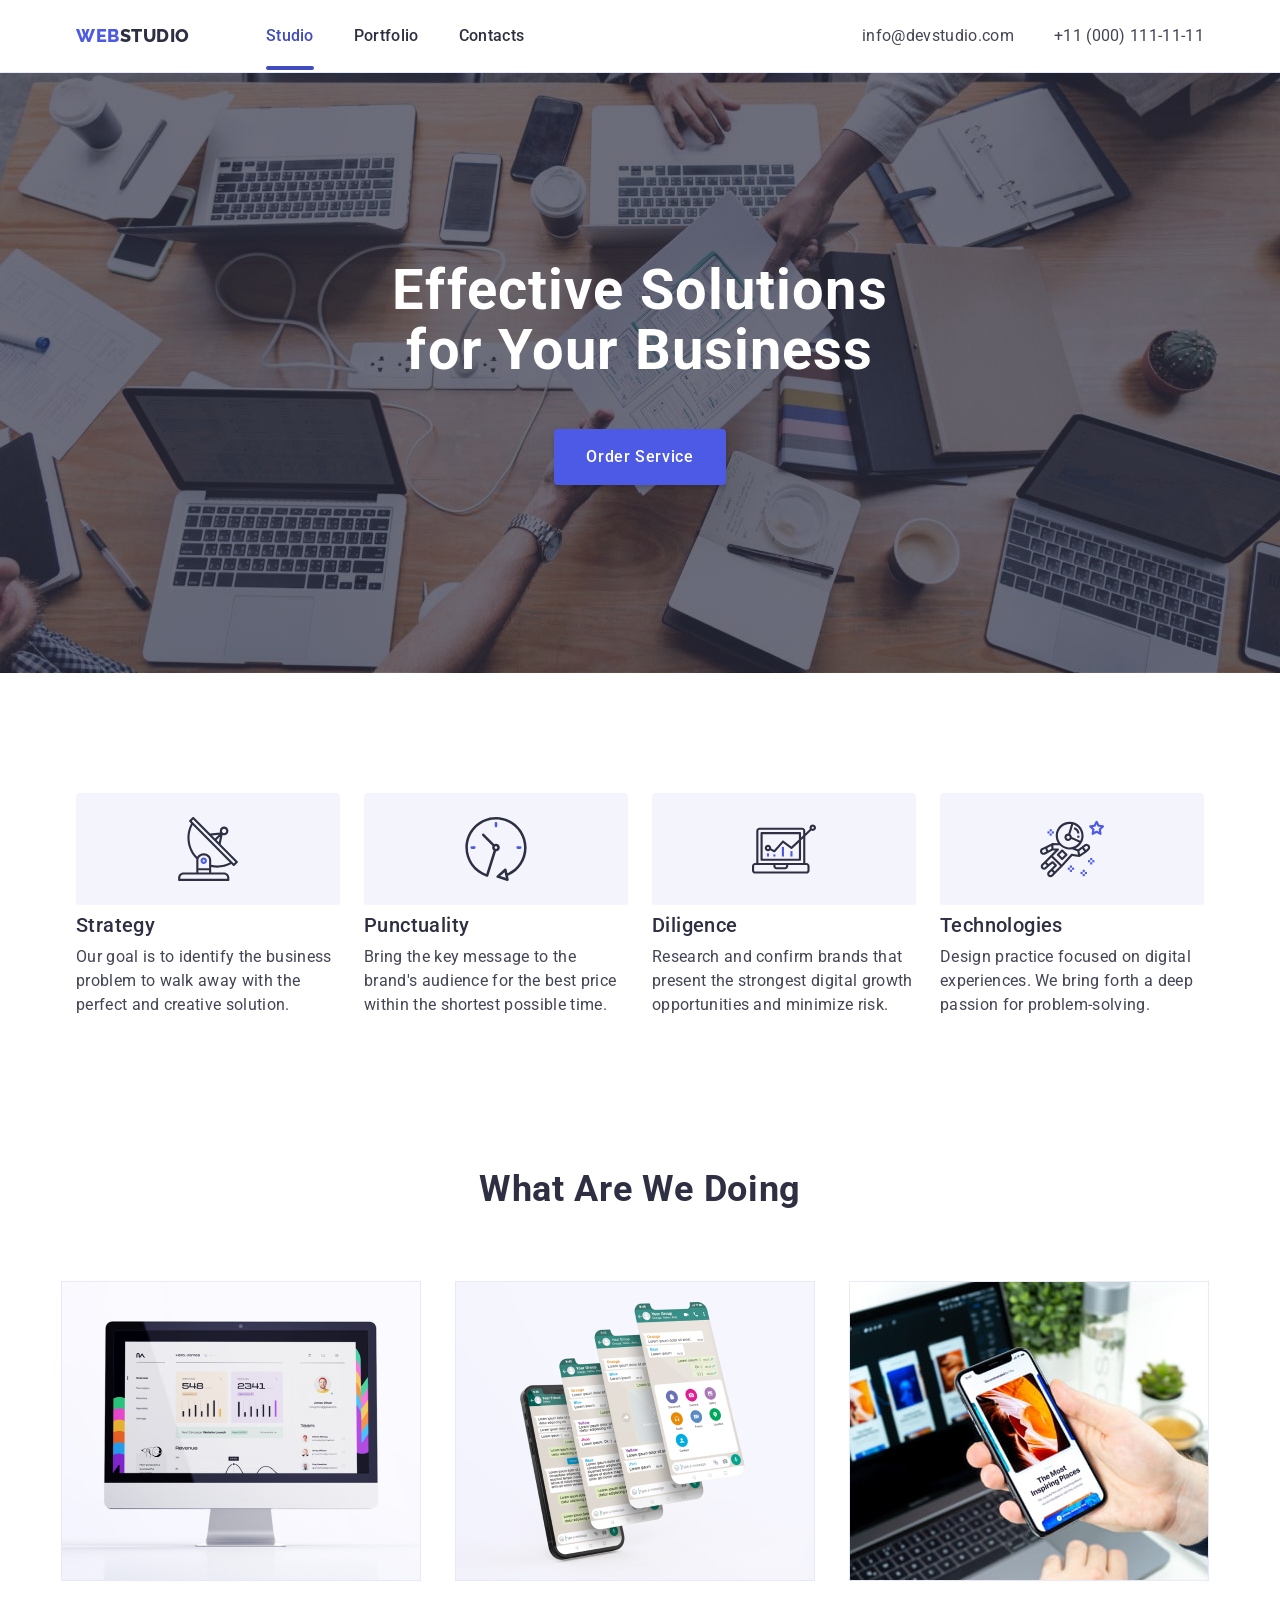
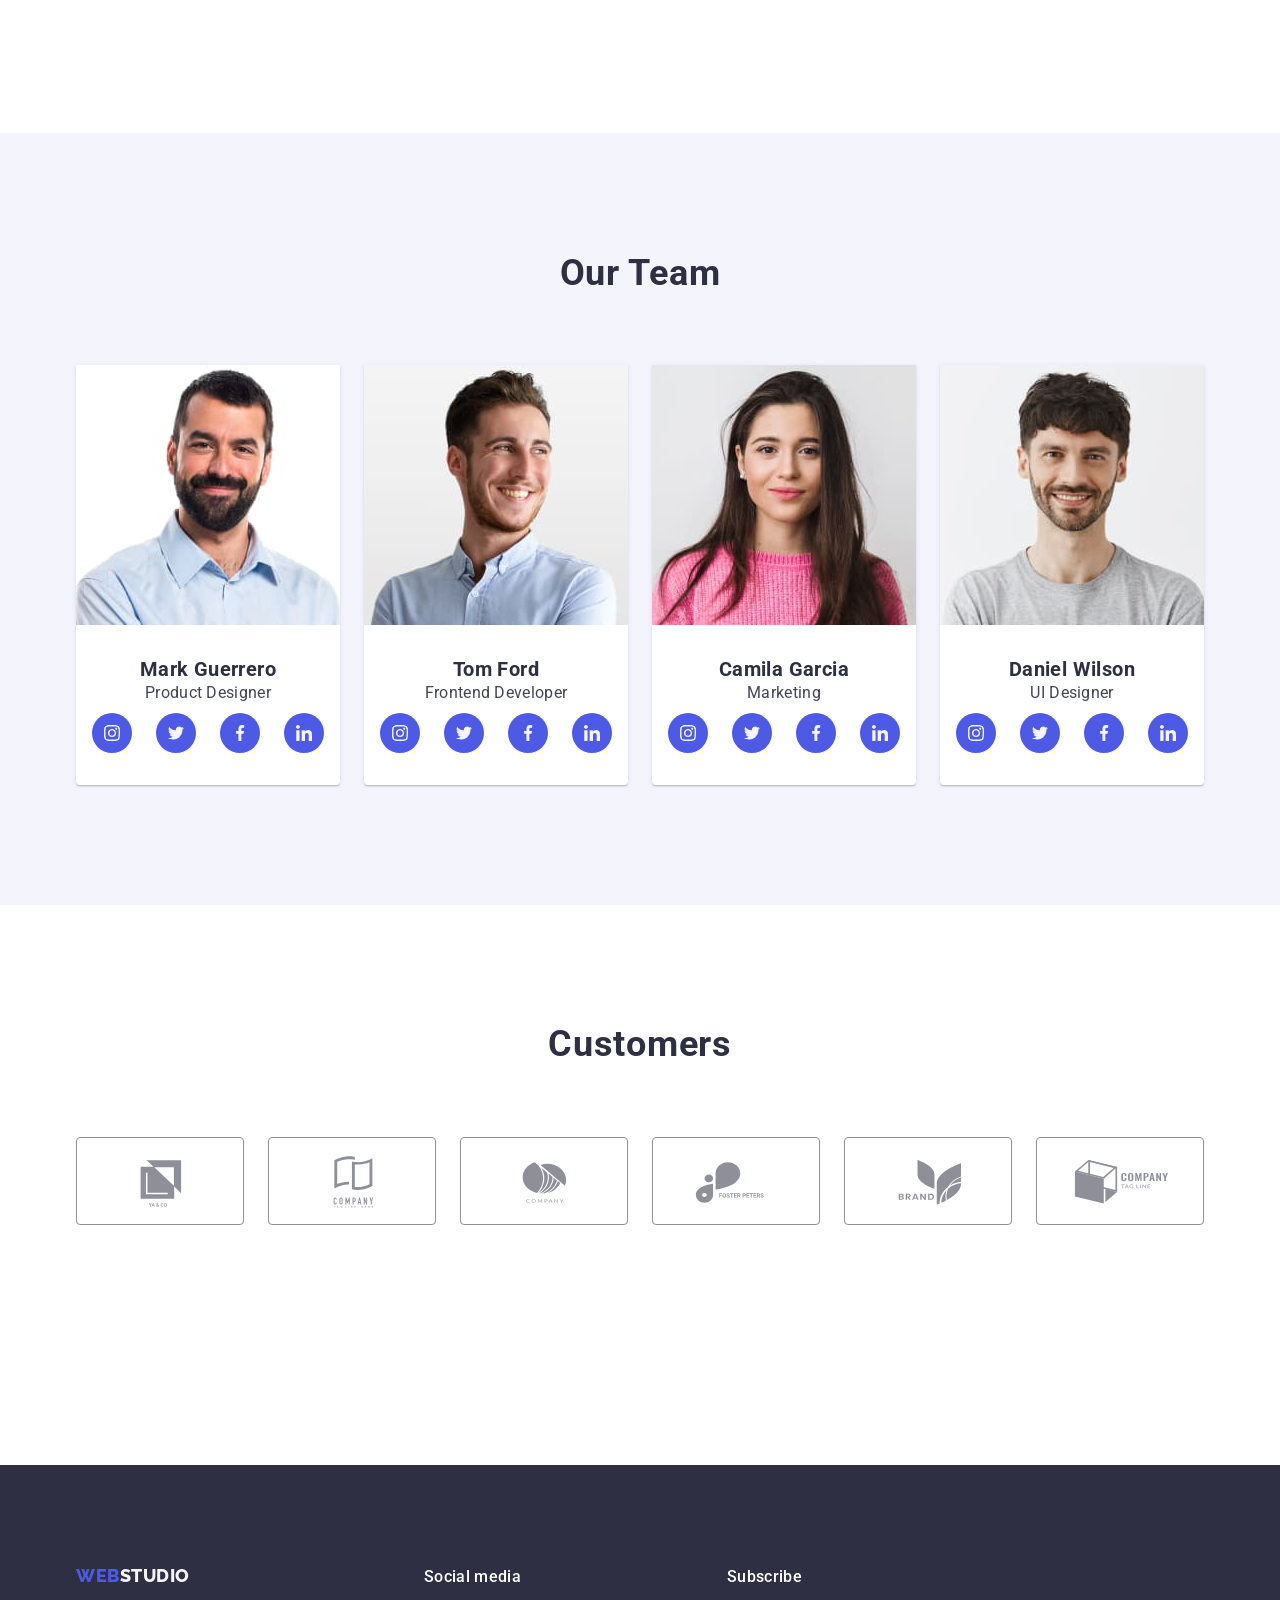
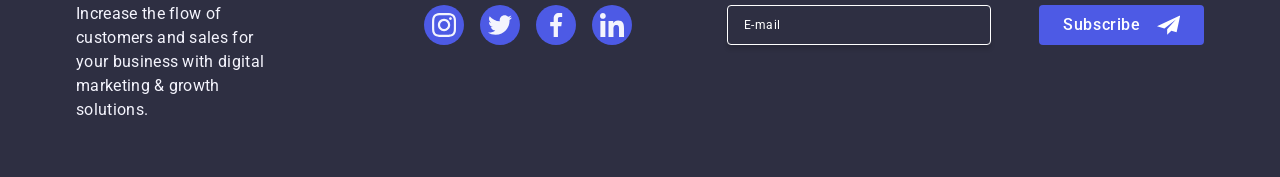
==== index.html @ 689b9c09 "...." ====
<!DOCTYPE html>
<html lang="en">
  <head>
    <meta charset="UTF-8" />
    <meta name="viewport" content="width=device-width, initial-scale=1.0" />
    <meta name="description" content="Web Studio" />
    <link
      rel="stylesheet"
      href="https://cdnjs.cloudflare.com/ajax/libs/modern-normalize/2.0.0/modern-normalize.min.css"
      integrity="sha512-4xo8blKMVCiXpTaLzQSLSw3KFOVPWhm/TRtuPVc4WG6kUgjH6J03IBuG7JZPkcWMxJ5huwaBpOpnwYElP/m6wg=="
      crossorigin="anonymous"
      referrerpolicy="no-referrer"
    />
    <link href="./css/styles.css" rel="stylesheet" type="text/css" />
    <link rel="preconnect" href="https://fonts.googleapis.com" />
    <link rel="preconnect" href="https://fonts.gstatic.com" crossorigin />
    <link
      href="https://fonts.googleapis.com/css2?family=Raleway:wght@800&family=Roboto:wght@400;500;700;900&display=swap"
      rel="stylesheet"
    />
    <title>Web Studio</title>
  </head>

  <body>
    <header class="main-header">
      <div class="container">
        <nav class="site-nav">
          <a class="logo link" href="./index.html"
            >WEB<span class="text-logo-studio">Studio</span></a
          >

          <!-- Navigation -->

          <ul class="menu list">
            <li class="navigation-menu-item"><a class="studio-link link active" href="./index.html">Studio</a></li>
            <li class="navigation-menu-item">
              <a class="portfolio-link link" href="./portfolio.html">Portfolio</a>
            </li>
            <li class="navigation-menu-item"><a class="contacts-link link" href="">Contacts</a></li>
          </ul>
        </nav>

        <!-- Contacts -->

        <address class="contacts">
          <ul class="list">
            <li class="contacts">
              <a class="email link" href="mailto:info@devstudio.com"
                >info@devstudio.com</a
              >
            </li>
            <li class="contacts">
              <a class="email link" href="tel:+110001111111">+11 (000) 111-11-11</a>
            </li>
          </ul>
        </address>
      </div>
    </header>

    <main>
      <!-- HERO SECTION  -->

      <section class="hero-section">
        <div class="hero container">
          <h1 class="hero-title">Effective Solutions for Your Business</h1>
          <button class="hero-section-button" type="button" data-modal-open>
            Order Service
          </button>
        </div>
      </section>

      <!-- FEATURE SECTION -->

      <section class="feature-section">
        <div class="feature container">
          <h2 class="visually-hidden">any text</h2>
          <ul class="list">
            <li class="feature-list-item">
              <div class="feature-list-item-container">
                <svg width="64" height="64">
                  <use href="./images/icons.svg#icon-antenna"></use>
                </svg>
              </div>
              <h3 class="third-header">Strategy</h3>
              <p class="about-our-work">
                Our goal is to identify the business problem to walk away with
                the perfect and creative solution.
              </p>
            </li>
            <li class="feature-list-item">
              <div class="feature-list-item-container">
                <svg width="64" height="64">
                  <use href="./images/icons.svg#icon-clock"></use>
                </svg>
              </div>
              <h3 class="third-header">Punctuality</h3>
              <p class="about-our-work">
                Bring the key message to the brand's audience for the best price
                within the shortest possible time.
              </p>
            </li>
            <li class="feature-list-item">
              <div class="feature-list-item-container">
                <svg width="64" height="64">
                  <use href="./images/icons.svg#icon-diagram"></use>
                </svg>
              </div>
              <h3 class="third-header">Diligence</h3>
              <p class="about-our-work">
                Research and confirm brands that present the strongest digital
                growth opportunities and minimize risk.
              </p>
            </li>
            <li class="feature-list-item">
              <div class="feature-list-item-container">
                <svg width="64" height="64">
                  <use href="./images/icons.svg#icon-astronaut"></use>
                </svg>
              </div>
              <h3 class="third-header">Technologies</h3>
              <p class="about-our-work">
                Design practice focused on digital experiences. We bring forth a
                deep passion for problem-solving.
              </p>
            </li>
          </ul>
        </div>
      </section>

      <!-- SECOND SECTION  -->

      <section class="second-section">
        <div class="second-section-div container">
          <h2 class="second-header">What are we doing</h2>
          <ul class="list">
            <li class="second-section-list-item">
              <img
                src="./images/stuff/computer.jpg"
                width="360"
                height="300"
                alt="Computer"
              />
            </li>
            <li class="second-section-list-item">
              <img
                src="./images/stuff/phone-layers.jpg"
                width="360"
                height="300"
                alt="Phone and layers"
              />
            </li>
            <li class="second-section-list-item">
              <img
                src="./images/stuff/phone.jpg"
                width="360"
                height="300"
                alt="Phone"
              />
            </li>
          </ul>
        </div>
      </section>

      <!-- SECTION THREE  -->

      <section class="third-section">
        <div class="third-section-div container">
          <h2 class="third-section-header">Our Team</h2>
          <ul class="list">
            <li class="underlist">
              <img
                src="./images/team/Mark.jpg"
                width="264"
                height="260"
                alt="Mark Guerrero"
              />
              <div class="card-content">
                <h3 class="card-content-name">Mark Guerrero</h3>
                <p class="discription">Product Designer</p>
                <ul class="social-list">
                  <li class="social-list-item list">
                    <a class="social-list-link" href="">
                    <svg class="social-list-icon" width="16" height="16">
                      <use href="./images/icons.svg#icon-instagram"></use>
                    </svg></a>
                  </li>
                  <li class="social-list-item list">
                    <a class="social-list-link" href="">
                    <svg class="social-list-icon" width="16" height="16">
                    <use href="./images/icons.svg#icon-twitter"></use>
                  </svg></a></li>
                  <li class="social-list-item list">
                    <a class="social-list-link" href="">
                    <svg class="social-list-icon" width="16" height="16">
                    <use href="./images/icons.svg#icon-facebook"></use>
                  </svg></a></li>
                  <li class="social-list-item list">
                    <a class="social-list-link" href="">
                    <svg class="social-list-icon" width="16" height="16">
                    <use href="./images/icons.svg#icon-linkedin"></use>
                  </svg></a></li>
                </ul>
              </div>
            </li>
            <li class="underlist">
              <img
                src="./images/team/Tom.jpg"
                width="264"
                height="260"
                alt="Tom Ford"
              />
              <div class="card-content">
                <h3 class="card-content-name">Tom Ford</h3>
                <p class="discription">Frontend Developer</p>
                <ul class="social-list">
                  <li class="social-list-item list">
                    <a class="social-list-link" href="">
                    <svg class="social-list-icon" width="16" height="16">
                      <use href="./images/icons.svg#icon-instagram"></use>
                    </svg></a>
                  </li>
                  <li class="social-list-item list">
                    <a class="social-list-link" href="">
                    <svg class="social-list-icon" width="16" height="16">
                    <use href="./images/icons.svg#icon-twitter"></use>
                  </svg></a></li>
                  <li class="social-list-item list">
                    <a class="social-list-link" href="">
                    <svg class="social-list-icon" width="16" height="16">
                    <use href="./images/icons.svg#icon-facebook"></use>
                  </svg></a></li>
                  <li class="social-list-item list">
                    <a class="social-list-link" href="">
                    <svg class="social-list-icon" width="16" height="16">
                    <use href="./images/icons.svg#icon-linkedin"></use>
                  </svg></a></li>
                </ul>
              </div>
            </li>
            <li class="underlist">
              <img
                src="./images/team/Camila.jpg"
                width="264"
                height="260"
                alt="Camila Garcia"
              />
              <div class="card-content">
                <h3 class="card-content-name">Camila Garcia</h3>
                <p class="discription">Marketing</p>
                <ul class="social-list">
                  <li class="social-list-item list">
                    <a class="social-list-link" href="">
                    <svg class="social-list-icon" width="16" height="16">
                      <use href="./images/icons.svg#icon-instagram"></use>
                    </svg></a>
                  </li>
                  <li class="social-list-item list">
                    <a class="social-list-link" href="">
                    <svg class="social-list-icon" width="16" height="16">
                    <use href="./images/icons.svg#icon-twitter"></use>
                  </svg></a></li>
                  <li class="social-list-item list">
                    <a class="social-list-link" href="">
                    <svg class="social-list-icon" width="16" height="16">
                    <use href="./images/icons.svg#icon-facebook"></use>
                  </svg></a></li>
                  <li class="social-list-item list">
                    <a class="social-list-link" href="">
                    <svg class="social-list-icon" width="16" height="16">
                    <use href="./images/icons.svg#icon-linkedin"></use>
                  </svg></a></li>
                </ul>
              </div>
            </li>
            <li class="underlist">
              <img
                src="./images/team/Daniel.jpg"
                width="264"
                height="260"
                alt="Daniel Wilson"
              />
              <div class="card-content">
                <h3 class="card-content-name">Daniel Wilson</h3>
                <p class="discription">UI Designer</p>
                <ul class="social-list">
                  <li class="social-list-item list">
                    <a class="social-list-link" href="">
                    <svg class="social-list-icon" width="16" height="16">
                      <use href="./images/icons.svg#icon-instagram"></use>
                    </svg></a>
                  </li>
                  <li class="social-list-item list">
                    <a class="social-list-link" href="">
                    <svg class="social-list-icon" width="16" height="16">
                    <use href="./images/icons.svg#icon-twitter"></use>
                  </svg></a></li>
                  <li class="social-list-item list">
                    <a class="social-list-link" href="">
                    <svg class="social-list-icon" width="16" height="16">
                    <use href="./images/icons.svg#icon-facebook"></use>
                  </svg></a></li>
                  <li class="social-list-item list">
                    <a class="social-list-link" href="">
                    <svg class="social-list-icon" width="16" height="16">
                    <use href="./images/icons.svg#icon-linkedin"></use>
                  </svg></a></li>
                </ul>
              </div>
            </li>
          </ul>
        </div>
      </section>


        <!-- CUSTOMER SECTION -->
      <section class="four-section">
        <div class="four-section-container container">
          <h2 class="four-section-header">Customers</h2>
          <ul class="customers-list list">
            <li class="customers-item">
              <a class="customers-item-link link" href="">
              <svg class="customer" height="56" width="104">
                <use href="./images/icons.svg#icon-Logo"></use>
              </svg>
            </a>
            </li>
            <li class="customers-item">
              <a class="customers-item-link link" href="">
              <svg class="customer" height="56" width="104">
                <use href="./images/icons.svg#icon-Logo2"></use>
              </svg>
            </a>
            </li>
            <li class="customers-item">
             <a class="customers-item-link link" href="">
              <svg class="customer" height="56" width="104">
                <use href="./images/icons.svg#icon-Logo3"></use>
              </svg>
              </a>
            </li>
            <li class="customers-item">
             <a class="customers-item-link link" href="">
              <svg class="customer" height="56" width="104">
                <use href="./images/icons.svg#icon-Logo4"></use>
              </svg>
              </a>
            </li>
            <li class="customers-item">
             <a class="customers-item-link link" href="">
              <svg class="customer" height="56" width="104">
                <use href="./images/icons.svg#icon-Logo5"></use>
              </svg>
              </a>
            </li>
            <li class="customers-item">
             <a class="customers-item-link link" href="">
              <svg class="customer" height="56" width="104">
                <use href="./images/icons.svg#icon-Logo6"></use>
              </svg>
              </a>
            </li>
          </ul>
        </div>
      </section>
    </main>

    <!-- FOOTER  -->

    <footer class="footer">
      <div class="footer-container container">
        <div class="footer-logo-container">
            <a class="link" href="./index.html"
            >WEB<span class="text-logo-studio-footer">Studio</span></a
          >
          <p class="footer-text">
            Increase the flow of customers and sales for your business with
            digital marketing & growth solutions.
          </p>
        </div>
            <div class="footer-social-container container">
              <p class="footer-social-links-text">Social media</p>
              <ul class="social-list-footer">
                <li class="social-list-item list">
                  <a class="social-list-link" href="">
                  <svg class="social-list-icon" width="24" height="24">
                    <use href="./images/icons.svg#icon-instagram"></use>
                  </svg></a>
                </li>
                <li class="social-list-item list">
                  <a class="social-list-link" href="">
                  <svg class="social-list-icon" width="24" height="24">
                  <use href="./images/icons.svg#icon-twitter"></use>
                </svg></a></li>
                <li class="social-list-item list">
                  <a class="social-list-link" href="">
                  <svg class="social-list-icon" width="24" height="24">
                  <use href="./images/icons.svg#icon-facebook"></use>
                </svg></a></li>
                <li class="social-list-item list">
                  <a class="social-list-link" href="">
                  <svg class="social-list-icon" width="24" height="24">
                  <use href="./images/icons.svg#icon-linkedin"></use>
                </svg></a></li>
              </ul>
            </div>
            <div class="footer-subscription">
              <p class="footer-subscription-text">Subscribe</p>
                <form class="footer-subscription-form" action="#">
                  <label class="footer-form-label">
                  <input class="footer-form-input" type="email" name="footer-form-input" placeholder="E-mail">
                </label>
                  <button class="subscribe-button" type="submit">
                    Subscribe
                    <svg class="subscribe-button-img" width="24" height="24">
                      <use href="./images/icons.svg#icon-telegram"></use>
                    </svg>
                  </button>
                </form>
            </div>
      </div>
    </footer>

      <!-- MODAL WINDOW -->

    <div class="modal-button-container is-hidden" data-modal>
      <div class="modal-window">
        <button class="modal-window-close-button" type="button" data-modal-close>
          <svg class="modal-window-close-button-image" width="8" height="8">
            <use href="./images/icons.svg#icon-close"></use>
          </svg>
        </button>

        <p class="modal-header">Leave your contacts and we will call you back</p>

        <form class="modal-form" action="#">
          <div class="modal-form-section">
            <label class="modal-form-label" for="user-name">Name</label>
            <div class="form-div-section">
              <input class="modal-form-input" type="text" name="user-name" id="user-name" placeholder=" ">
              <svg class="modal-input-image" width="18" height="24">
                <use class="modal-input-icon" href="./images/icons.svg#icon-person"></use>
              </svg>
            </div>
          </div>
          <div class="modal-form-section">
              <label class="modal-form-label" for="modal-form-phone">Phone</label>
              <div class="form-div-section">
                <input class="modal-form-input" type="number" name="modal-form-phone" id="modal-form-phone" placeholder=" ">
                <svg class="modal-input-image" width="18" height="24">
                  <use class="modal-input-icon" href="./images/icons.svg#icon-phone"></use>
                </svg>
              </div>
          </div>
            <div class="modal-form-section">
              <label class="modal-form-label" for="modal-form-mail">Email</label>
              <div class="form-div-section">
                <input class="modal-form-input" type="email" name="modal-form-mail" id="modal-form-mail" placeholder=" ">
                <svg class="modal-input-image" width="18" height="24">
                  <use class="modal-input-icon" href="./images/icons.svg#icon-email"></use>
                </svg>
              </div>
            </div>

          <div class="modal-form-comment-section">
              <label class="modal-form-label" for="user-comment">Comment</label>
                <textarea 
                class="modal-form-comment" 
                name="user-comment" 
                id="user-comment" 
                rows="5" 
                placeholder="Text input"></textarea>
          </div>


            <div class="privacy-section">
              <input class="checkbox visually-hidden" type="checkbox" name="user-privacy" id="user-privacy" value="true">
              <label class="privacy-policy-text" for="user-privacy">
              <span class="checkbox-span">
                <svg class="user-privacy-accept-icon" width="10" height="8">
                  <use href="./images/icons.svg#galka"></use>
                </svg></span>
                I accept the terms and conditions of the
                <a href="#" class="privacy-policy-link" target="_blank" rel="noopener noreferrer">Privacy Policy</a>
            </label>
            </div>

            <button class="send-form-button" type="submit">Send</button>
        
        </form>
      </div>
    </div>
    <script src="./js/modal.js"></script>
  </body>
</html>
---- css/styles.css ----
:root {
  --header-text-color: #2e2f42;
  --iris: #4d5ae5;
  --navyblue: #2e2f42;
  --button-color: #e7e9fc;
}

/* ------------ */
/* BASE STYLES  */
/* ------------ */

h1,
h2,
h3,
h4,
h5,
h6,
p {
  margin: 0;
}

ul,
ol {
  margin: 0;
  padding-left: 0;
}

img {
  display: block;
}

body {
  font-family: 'Roboto', sans-serif;
  color: #434455;
  background-color: #ffffff;
  min-height: 100vh;
  display: flex;
  flex-direction: column;
}

main {
  flex-grow: 1;
}

.list {
  list-style: none;
}

.link {
  text-decoration: none;
}

.container {
  max-width: 1158px;
  padding: 0 15px;
  margin-left: 141px;
  margin-right: 141px;
  margin: 0 auto;
}

.main-header-div {
  padding: 0 15px;
}

.visually-hidden {
  position: absolute;
  width: 1px;
  height: 1px;
  margin: -1px;
  border: 0;
  padding: 0;
  white-space: nowrap;
  clip-path: inset(100%);
  clip: rect(0 0 0 0);
  overflow: hidden;
}

header {
  border-bottom: 1px solid #e7e9fc;
}

/* ------------------- */
/* NAVIGATION SECTION  */
/* ------------------- */

.main-header {
  padding: 0 15px;
  box-shadow: 0px 2px 1px rgba(46, 47, 66, 0.08),
    0px 1px 1px rgba(46, 47, 66, 0.16), 0px 1px 6px rgba(46, 47, 66, 0.08);
}

.logo {
  margin-right: 76px;
}

.site-nav > .link {
  font-family: 'Raleway', sans-serif;
  color: var(--iris, #4d5ae5);
  font-weight: 800;
  font-size: 18px;
  line-height: 1.17;
  letter-spacing: 0.03em;
  text-transform: uppercase;
  text-decoration: none;
}

.navigation-menu-item {
  transition: color 250ms cubic-bezier(0.4, 0, 0.2, 1);
}

.site-nav > .list {
  display: inline-flex;
  gap: 40px;
}

.text-logo-studio {
  text-transform: uppercase;
  font-family: 'Raleway', sans-serif;
  color: var(--navyblue, #2e2f42);
  font-weight: 800;
  font-size: 18px;
  line-height: 1.17;
  letter-spacing: 0.03em;
  text-decoration: none;
}

.menu .link {
  font-weight: 500;
  line-height: 1.5;
  letter-spacing: 0.02em;
  color: #2e2f42;
}

.contacts .list {
  font-style: normal;
  display: flex;
  gap: 40px;
}

.contacts {
  padding: 24px 0;
}

header .container {
  display: flex;
  height: 72px;
  justify-content: space-between;
  align-items: center;
  flex-shrink: 0;
}

.site-nav {
  text-decoration: none;
  display: inline-flex;
  align-items: center;
}

.site-nav a {
  padding: 24px 0;
}

.site-nav .list .link:hover,
.link:focus {
  color: #404bbf;
  font-style: normal;
  font-weight: 500;
  line-height: 24px;
  letter-spacing: 0.32px;
}

.site-nav .list .link:focus {
  color: #404bbf;
}

.contacts .list .link:hover {
  color: #404bbf;
}

.contacts .list .link:focus {
  color: #404bbf;
}

.contacts .list .link {
  color: #434455;
}

.contacts .list {
  line-height: 1.5;
  letter-spacing: 0.02em;
  color: #434455;
}

.menu .active {
  color: #404bbf;
  position: relative;
}

.active::after {
  content: '';
  position: absolute;
  left: 0;
  bottom: -1px;
  background-color: #404bbf;
  border-radius: 2px;
  width: 48px;
  height: 4px;
}

.menu-portfolio.active::after {
  content: '';
  position: absolute;
  left: 0;
  bottom: -1px;
  background-color: #404bbf;
  border-radius: 2px;
  width: 66px;
  height: 4px;
}

.contacts .list .contacts .link {
  transition: color 250ms cubic-bezier(0.4, 0, 0.2, 1);
}

.studio-link.link.active {
  transition: color 250ms cubic-bezier(0.4, 0, 0.2, 1);
}

.contacts.list.email {
  transition: color 250ms cubic-bezier(0.4, 0, 0.2, 1);
}

/* ------------------- */
/*    HERO SECTION     */
/* ------------------- */

.hero-title {
  color: #fff;
  text-align: center;
  font-size: 56px;
  font-style: normal;
  font-weight: 700;
  line-height: 1.07;
  letter-spacing: 1.12px;
  max-width: 496px;
  margin: 0 auto 48px;
}

.hero-section {
  background-image: linear-gradient(
      rgba(46, 47, 66, 0.7),
      rgba(46, 47, 66, 0.7)
    ),
    url(../images/hero-image/hero-bg.jpg);
  max-width: 1440px;
  flex-shrink: 0;
  padding: 188px 0;
  margin-left: auto;
  margin-right: auto;
  background-repeat: no-repeat;
  background-position: center;
  background-size: cover;
}

.hero-section-button {
  display: block;
  background: var(--iris, #4d5ae5);
  cursor: pointer;
  color: #ffffff;
  font-family: 'Roboto', sans-serif;
  font-size: 16px;
  font-style: normal;
  font-weight: 500;
  line-height: 1.5;
  letter-spacing: 0.04em;
  border-radius: 4px;
  box-shadow: 0px 4px 4px 0px rgba(0, 0, 0, 0.15);
  border: none;
  min-width: 169px;
  padding: 16px 32px;
  height: 56px;
  margin: 0 auto;
  transition: background-color 250ms cubic-bezier(0.4, 0, 0.2, 1);
}

.hero-section-button:hover,
.hero-section-button:focus {
  background-color: #404bbf;
}

/**
  |============================
  | FEATURE SECTION
  |============================
*/

.feature-section {
  padding: 120px 0;
}

.feature-list-item {
  flex-basis: calc((100% - 3 * 24px) / 4);
}

.feature-section .container .list {
  display: flex;
  gap: 24px;
}

.feature-list-item-container {
  display: flex;
  align-items: center;
  justify-content: center;
  max-width: 264px;
  max-height: 112px;
  padding: 24px 100px;
  margin-bottom: 8px;
  border-radius: 4px;
  background-color: #f4f4fd;
}

.second-header {
  color: #2e2f42;
  text-align: center;
  font-size: 36px;
  font-style: normal;
  font-weight: 700;
  line-height: 1.2;
  letter-spacing: 0.72px;
  text-transform: capitalize;
}

.feature-section .third-header {
  color: var(--header-text-color);
  font-size: 20px;
  font-style: normal;
  font-weight: 500;
  line-height: 24px;
  letter-spacing: 0.4px;
  margin-bottom: 8px;
}

.about-our-work {
  color: #434455;
  font-size: 16px;
  font-style: normal;
  font-weight: 400;
  line-height: 24px;
  letter-spacing: 0.32px;
}

/**
  |============================
  | SECOND SECTION
  |============================
*/

.second-section-div {
  padding: 32px 0;
}

.second-section .list {
  display: flex;
  gap: 24px;
  margin-bottom: 120px;
}

.second-header {
  color: var(--header-text-color);
  text-align: center;
  font-size: 36px;
  font-style: normal;
  line-height: 40px;
  letter-spacing: 0.72px;
  text-transform: capitalize;
  margin-bottom: 72px;
}

.second-section-list-item {
  border-radius: 0px 0px 4px 4px;
  width: calc((100% - 48px) / 3);
}

.discription {
  font-size: 16px;
  font-style: normal;
  font-weight: 400;
  line-height: 1.5;
  letter-spacing: 0.02em;
  text-align: center;
}

/**
  |============================
  | THIRD SECTION
  |============================
*/

.third-section {
  background-color: #f4f4fd;
  padding: 120px 0;
}

.third-section-header {
  color: var(--header-text-color);
  line-height: 1.11;
  text-align: center;
  font-size: 36px;
  font-style: normal;
  line-height: 40px;
  letter-spacing: 0.72px;
  text-transform: capitalize;
  margin-bottom: 72px;
}

.third-section .list {
  display: flex;
  gap: 24px;
}

.third-header-content {
  text-align: center;
  font-size: 20px;
  font-style: normal;
  font-weight: 500;
  line-height: 24px;
  letter-spacing: 0.4px;
  margin-bottom: 8px;
}

.card-content-name {
  color: var(--navyblue, #2e2f42);
  text-align: center;
  font-size: 20px;
  font-style: normal;
  line-height: 24px;
  letter-spacing: 0.4px;
}

.underlist {
  background-color: #ffffff;
  flex-basis: calc((100% - 72px) / 4);
  border-radius: 0px 0px 4px 4px;
  box-shadow: 0px 2px 1px 0px rgba(46, 47, 66, 0.08),
    0px 1px 1px 0px rgba(46, 47, 66, 0.16),
    0px 1px 6px 0px rgba(46, 47, 66, 0.08);
}

.card-content {
  display: flex;
  width: 232px;
  flex-direction: column;
  justify-content: center;
  align-items: center;
  padding: 32px 0;
  margin: auto;
}

.social-list {
  display: flex;
  gap: 24px;
  padding-top: 8px;
  justify-content: center;
}

.social-list-icon {
  fill: #f4f4fd;
}

.social-list-item {
  justify-content: center;
  width: 40px;
  height: 40px;
}

.social-list-link {
  display: flex;
  align-items: center;
  justify-content: center;
  width: 100%;
  height: 100%;
  background-color: #4d5ae5;
  border-radius: 50%;
  transition: background-color 250ms cubic-bezier(0.4, 0, 0.2, 1);
}

.social-list-link:hover {
  background-color: #404bbf;
}
.social-list-link:focus {
  background-color: #404bbf;
}
/**
  |============================
  | FOUR SECTION
  |============================
*/

.four-section {
  padding-top: 120px;
  padding-bottom: 120px;
}
.four-section-container {
}
.container {
}

.four-section-header {
  color: var(--header-text-color);
  line-height: 1.11;
  text-align: center;
  font-size: 36px;
  font-style: normal;
  letter-spacing: 0.72px;
  text-transform: capitalize;
  margin-bottom: 72px;
}

.customers-list {
  display: flex;
  gap: 24px;
  padding-bottom: 120px;
}

.customers-item-link {
  display: flex;
  color: #8e8f99;
  align-items: center;
  justify-content: center;
  width: 100%;
  height: 100%;
  border: 1px solid #8e8f99;
  border-radius: 4px;
  transition: border-color 250ms cubic-bezier(0.4, 0, 0.2, 1),
    color 250ms cubic-bezier(0.4, 0, 0.2, 1);
  padding: 16px 32px;
}

.customers-item-link:hover,
.customers-item-link:focus {
  border-color: #404bbf;
  color: #404bbf;
}

.customers-item {
  max-width: 168px;
  max-height: 88px;
  flex-shrink: 0;
}
.customer {
  fill: currentColor;
}

/**
  |============================
  | PORTFOLIO PAGE
  |============================
*/

.portfolio-content {
  display: flex;
  flex-wrap: wrap;
  gap: 24px;
}

.portfolio-header .site-nav {
  align-items: center;
}

.portfolio-section {
  padding-top: 96px;
  padding-bottom: 120px;
}

.portfolio-email {
  transition: color 250ms cubic-bezier(0.4, 0, 0.2, 1);
}

.menu-portfolio.link.active {
  transition: color 250ms cubic-bezier(0.4, 0, 0.2, 1);
}

.portfolio-section .list {
  display: flex;
  row-gap: 48px;
  align-content: center;
  flex-wrap: wrap;
  width: auto;
}

.portfolio-sorting-button {
  display: flex;
  cursor: pointer;
  font-family: 'Roboto', sans-serif;
  font-weight: 500;
  font-size: 16px;
  line-height: 1.5;
  letter-spacing: 0.04em;
  color: #4d5ae5;
  background-color: #f4f4fd;
  padding: 12px 24px;
  border: 1px solid #e7e9fc;
  border-radius: 4px;
  transition: color 250ms cubic-bezier(0.4, 0, 0.2, 1),
    background-color 250ms cubic-bezier(0.4, 0, 0.2, 1),
    border-color 250ms cubic-bezier(0.4, 0, 0.2, 1),
    box-shadow 250ms cubic-bezier(0.4, 0, 0.2, 1);
}

.frame-wrapper {
  position: relative;
  overflow: hidden;
}

.frame-wrapper-text {
  position: absolute;
  top: 0;
  font-size: 16px;
  line-height: 1.5;
  letter-spacing: 0.02em;
  color: #f4f4fd;
  padding: 40px 32px;
  background-color: #4d5ae5;
  height: 100%;
  width: 100%;
  transform: translateY(100%);
  transition: transform 250ms cubic-bezier(0.4, 0, 0.2, 1);
}

.portfolio-content-link:hover,
.portfolio-content-link:focus {
  box-shadow: 0px 1px 6px rgba(46, 47, 66, 0.08),
    0px 1px 1px rgba(46, 47, 66, 0.16), 0px 2px 1px rgba(46, 47, 66, 0.08);
}

.portfolio-content-link:hover .frame-wrapper-text {
  transform: translateY(0%);
}

.portfolio-content-link:focus .frame-wrapper-text {
  transform: translateY(0%);
}

.frame {
  row-gap: 48px;
  width: calc((100% - 48px) / 3);
  transition: box-shadow 250ms cubic-bezier(0.4, 0, 0.2, 1);
}

.portfolio-content-link {
  display: block;
  transition: box-shadow 250ms cubic-bezier(0.4, 0, 0.2, 1);
}

.button-item {
  margin: 0;
}

.button-item:not(:last-child) {
  margin-right: 24px;
}

.button {
  display: flex;
  flex-wrap: wrap;
  margin-bottom: 72px;
  justify-content: center;
}

.frame {
  row-gap: 48px;
  width: calc((100% - 48px) / 3);
  transition: box-shadow 250ms cubic-bezier(0.4, 0, 0.2, 1);
}

.frame .descr {
  padding: 32px 16px;
  border: 1px solid #e7e9fc;
  border-top: none;
  margin: 0;
}

.portfolio-sorting-button:hover,
.portfolio-sorting-button:focus {
  color: #ffffff;
  background-color: #404bbf;
  border: 1px solid transparent;
  box-shadow: 0px 3px 1px rgba(0, 0, 0, 0.1), 0px 2px 1px rgba(0, 0, 0, 0.08),
    0px 2px 2px rgba(0, 0, 0, 0.12);
}

.portfolio-about-our-work {
  font-size: 16px;
  line-height: 1.5;
  letter-spacing: 0.02em;
  color: #434455;
}

.second-header-portfolio {
  font-weight: 500;
  font-size: 20px;
  line-height: 1.2;
  letter-spacing: 0.02em;
  color: #2e2f42;
  margin-bottom: 8px;
}

/* ------------------- */
/*    FOOTER SECTION   */
/* ------------------- */

footer {
  background-color: #2e2f42;
  flex-shrink: 0;
  width: 100%;
  height: 312px;
  padding: 100px 0;
}

.footer-list {
  display: flex;
  flex-wrap: wrap;
  gap: 120px;
  padding: 0;
  margin: 0;
}

.web-studio-footer {
  width: 264px;
  height: 112px;
  margin-top: 100px;
}

.footer .link {
  font-family: 'Raleway', sans-serif;
  font-weight: 800;
  font-size: 18px;
  line-height: 1.17;
  letter-spacing: 0.03em;
  text-transform: uppercase;
  color: #4d5ae5;
  display: inline-block;
  margin-bottom: 16px;
}

.text-logo-studio-footer {
  color: var(--cloud, #f4f4fd);
  font-family: Raleway;
  font-size: 18px;
  font-style: normal;
  font-weight: 800;
  line-height: 1.17; /* 116.667% */
  letter-spacing: 0.03em;
  text-transform: uppercase;
}

.social-list-footer {
  display: flex;
  gap: 16px;
}

.footer-social-links-text {
  color: #ffffff;
  font-style: normal;
  font-weight: 500;
  font-size: 16px;
  line-height: 1.5;
  letter-spacing: 0.02em;
  margin-bottom: 16px;
}

.footer .social-list-link:hover,
.footer .social-list-link:focus {
  background-color: #31d0aa;
}

.footer-text {
  color: #f4f4fd;
  font-size: 16px;
  font-style: normal;
  font-weight: 400;
  line-height: 24px;
  letter-spacing: 0.32px;
  max-width: 264px;
}

.footer-container {
  display: flex;
  align-items: baseline;
}

.footer-logo-container {
  margin-right: 120px;
}

.footer-social-container {
  margin-right: 80px;
}

.footer-subscription {
}
.footer-subscription-text {
  color: #fff;
  font-weight: 500;
  line-height: 24px; /* 150% */
  letter-spacing: 0.32px;
  margin-bottom: 16px;
}
.footer-subscription-form {
  display: flex;
  gap: 24px;
}

.footer-form-label {
  display: flex;
  justify-content: center;
  align-items: center;
}

.footer-form-input {
  background-color: transparent;
  width: 264px;
  height: 40px;
  border-radius: 4px;
  border: 1px solid var(--white, #fff);
  box-shadow: 0px 4px 4px 0px rgba(0, 0, 0, 0.15);
  padding-left: 16px;
  color: #ffffff;
  font-family: Roboto;
  font-size: 12px;
  font-style: normal;
  font-weight: 400;
  line-height: 1.5; /* 200% */
  letter-spacing: 0.04em;
  outline: transparent;
}

.footer-form-input::placeholder {
  color: #ffffff;
  font-family: Roboto;
  font-size: 12px;
  font-style: normal;
  font-weight: 400;
  line-height: 24px; /* 200% */
  letter-spacing: 0.48px;
  padding-top: 8px;
}

.subscribe-button {
  color: #fff;
  text-align: center;
  font-style: normal;
  font-weight: 500;
  line-height: 24px; /* 150% */
  letter-spacing: 0.64px;
  border-radius: 4px;
  background: var(--iris, #4d5ae5);
  display: inline-flex;
  justify-content: center;
  align-items: center;
  padding: 8px 24px;
  margin-left: 24px;
  width: 165px;
  height: 40px;
  border: none;
  cursor: pointer;
  min-width: 165px;
}

.subscribe-button-img {
  fill: #fff;
  margin-left: 16px;
}

/**
  |============================
  | MODAL WINDOW MAIN PAGE
  |============================
*/

.modal-button-container {
  position: fixed;
  top: 0;
  left: 0;
  width: 100%;
  height: 100%;
  background-color: rgba(46, 47, 66, 0.4);
  transition: opacity 250ms cubic-bezier(0.4, 0, 0.2, 1),
    visibility 250ms cubic-bezier(0.4, 0, 0.2, 1);
}

.is-hidden {
  opacity: 0;
  visibility: hidden;
  pointer-events: none;
}

.modal-window {
  position: absolute;
  top: 50%;
  left: 50%;
  transform: translate(-50%, -50%) scale(1);
  width: 408px;
  min-height: 584px;
  background-color: #fcfcfc;
  border-radius: 4px;
  box-shadow: 0px 2px 1px 0px rgba(0, 0, 0, 0.2),
    0px 1px 3px 0px rgba(0, 0, 0, 0.12), 0px 1px 1px 0px rgba(0, 0, 0, 0.14);
  transition: transform 250ms cubic-bezier(0.4, 0, 0.2, 1);
  padding: 72px 24px 24px 24px;
}

.modal-window-close-button {
  display: flex;
  align-items: center;
  justify-content: center;
  background-color: #e7e9fc;
  border: 1px solid rgba(0, 0, 0, 0.1);
  position: absolute;
  top: 24px;
  right: 24px;
  width: 24px;
  height: 24px;
  padding: 0;
  border-radius: 50%;
  cursor: pointer;
  transition: background-color 250ms cubic-bezier(0.4, 0, 0.2, 1),
    border 250ms cubic-bezier(0.4, 0, 0.2, 1);
}

.modal-window-close-button:hover,
.modal-window-close-button:focus {
  background-color: #404bbf;
  border: none;
}

.modal-window-close-button-image {
  transition: fill 250ms cubic-bezier(0.4, 0, 0.2, 1);
}

.modal-window-close-button:hover .modal-window-close-button-image,
.modal-window-close-button:focus .modal-window-close-button-image {
  fill: #fff;
}

.modal-header {
  color: #2e2f42;
  text-align: center;
  font-family: Roboto;
  font-size: 16px;
  font-style: normal;
  font-weight: 500;
  line-height: 24px; /* 150% */
  letter-spacing: 0.02em;
  margin-bottom: 16px;
}

.modal-form-section {
  margin-bottom: 8px;
}

.modal-form-comment-section {
  margin-bottom: 16px;
}

.form-div-section {
  position: relative;
  margin-bottom: 8px;
}

.modal-form-label {
  display: block;
  color: #8e8f99;
  font-size: 12px;
  line-height: 1.17;
  letter-spacing: 0.04em;
  margin-bottom: 4px;
}

.modal-form-input {
  display: block;
  border-radius: 4px;
  border: 1px solid var(--navyblue-modal, rgba(46, 47, 66, 0.4));
  width: 100%;
  height: 40px;
  outline: none;
  padding-left: 38px;
  background-color: transparent;
  outline: transparent;
  transition: border-color 250ms cubic-bezier(0.4, 0, 0.2, 1);
}

.modal-form-input:focus {
  border-radius: 4px;
  border: 1px solid var(--iris, #4d5ae5);
}

.privacy-section {
  margin-bottom: 24px;
}


.modal-input-image {
  position: absolute;
  top: 50%;
  left: 16px;
  transform: translatey(-50%);
  fill: #2e2f42;
  pointer-events: none;
  transition: fill 250ms cubic-bezier(0.4, 0, 0.2, 1);
  pointer-events: none;
}


.modal-form-input:focus + .modal-input-image {
  fill: #4d5ae5;
}

.modal-form-comment {
  color: rgba(46, 47, 66, 0.4);
  width: 100%;
  height: 120px;
  border-radius: 4px;
  border: 1px solid var(--navyblue-modal, rgba(46, 47, 66, 0.4));
  padding: 8px 16px;
  font-size: 12px;
  font-weight: 400;
  line-height: 1.17;
  letter-spacing: 0.04em;
  outline: transparent;
  resize: none;
  background-color: transparent;
  transition: border-color 250ms cubic-bezier(0.4, 0, 0.2, 1);
}

.modal-form-comment:focus {
  border-color: #4d5ae5;
}

.modal-form-comment::placeholder {
  color: var(--navyblue-modal, rgba(46, 47, 66, 0.4));
}

.checkbox {
  display: inline-block;
}

.privacy-policy-text {
  display: block;
  color: #8e8f99;
  font-size: 12px;
  line-height: 1.17;
  letter-spacing: 0.04em;
  color: #8e8f99;
}
.privacy-policy-link {
  color: #4d5ae5;
}

.checkbox-span {
  display: inline-flex;
  align-items: center;
  justify-content: center;
  fill: transparent;
  width: 16px;
  height: 16px;
  border: 1px solid rgba(46, 47, 66, 0.4);
  border-radius: 2px;
  transition: background-color 250ms cubic-bezier(0.4, 0, 0.2, 1),
    border 250ms cubic-bezier(0.4, 0, 0.2, 1),
    fill 250ms cubic-bezier(0.4, 0, 0.2, 1);
    margin-right: 8px;
}

.user-privacy-accept-icon {
}

.user-privacy-descr {
  color: var(--lightslate, #8E8F99);
  font-size: 12px;
  font-style: normal;
  font-weight: 400;
  line-height: 1.16;
  letter-spacing: 0.04em;
}

/* ????? */

/* CHECKBOX */
.checkbox:checked ~ .checkbox-span {
  background-color: #404bbf;
  border: none;
  fill: #F4F4FD; 
}
/* ????? */

.send-form-button {
  color: var(--white, #fff);
  text-align: center;
  font-size: 16px;
  font-style: normal;
  font-weight: 500;
  line-height: 1.5;
  letter-spacing: 0.04em;
  border-radius: 4px;
  background: var(--iris, #4d5ae5);
  box-shadow: 0px 4px 4px 0px rgba(0, 0, 0, 0.15);
  display: block;
  padding: 16px 32px;
  gap: 10px;
  border: transparent;
  margin-top: 16px;
  margin-left: auto;
  margin-right: auto;
  min-width: 169px;
  cursor: pointer;
  transition: background-color 250ms cubic-bezier(0.4, 0, 0.2, 1); 
}
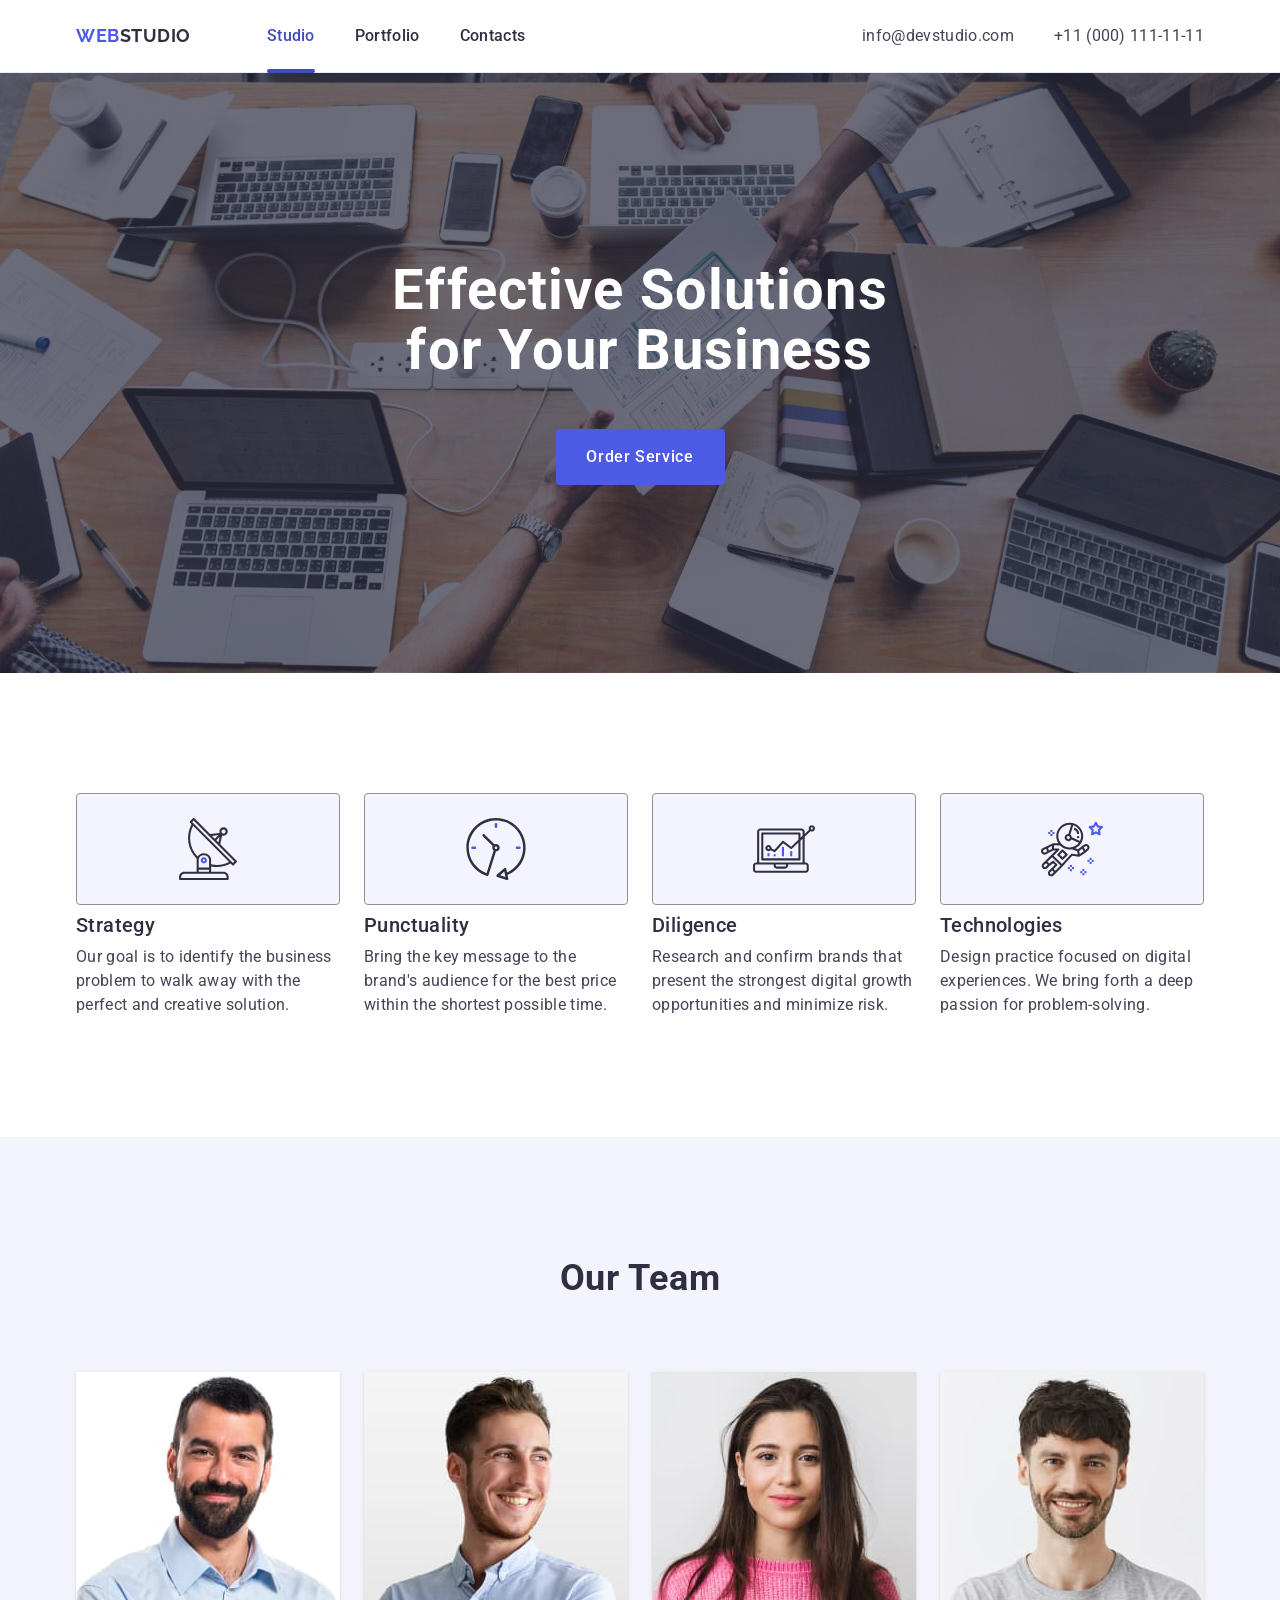
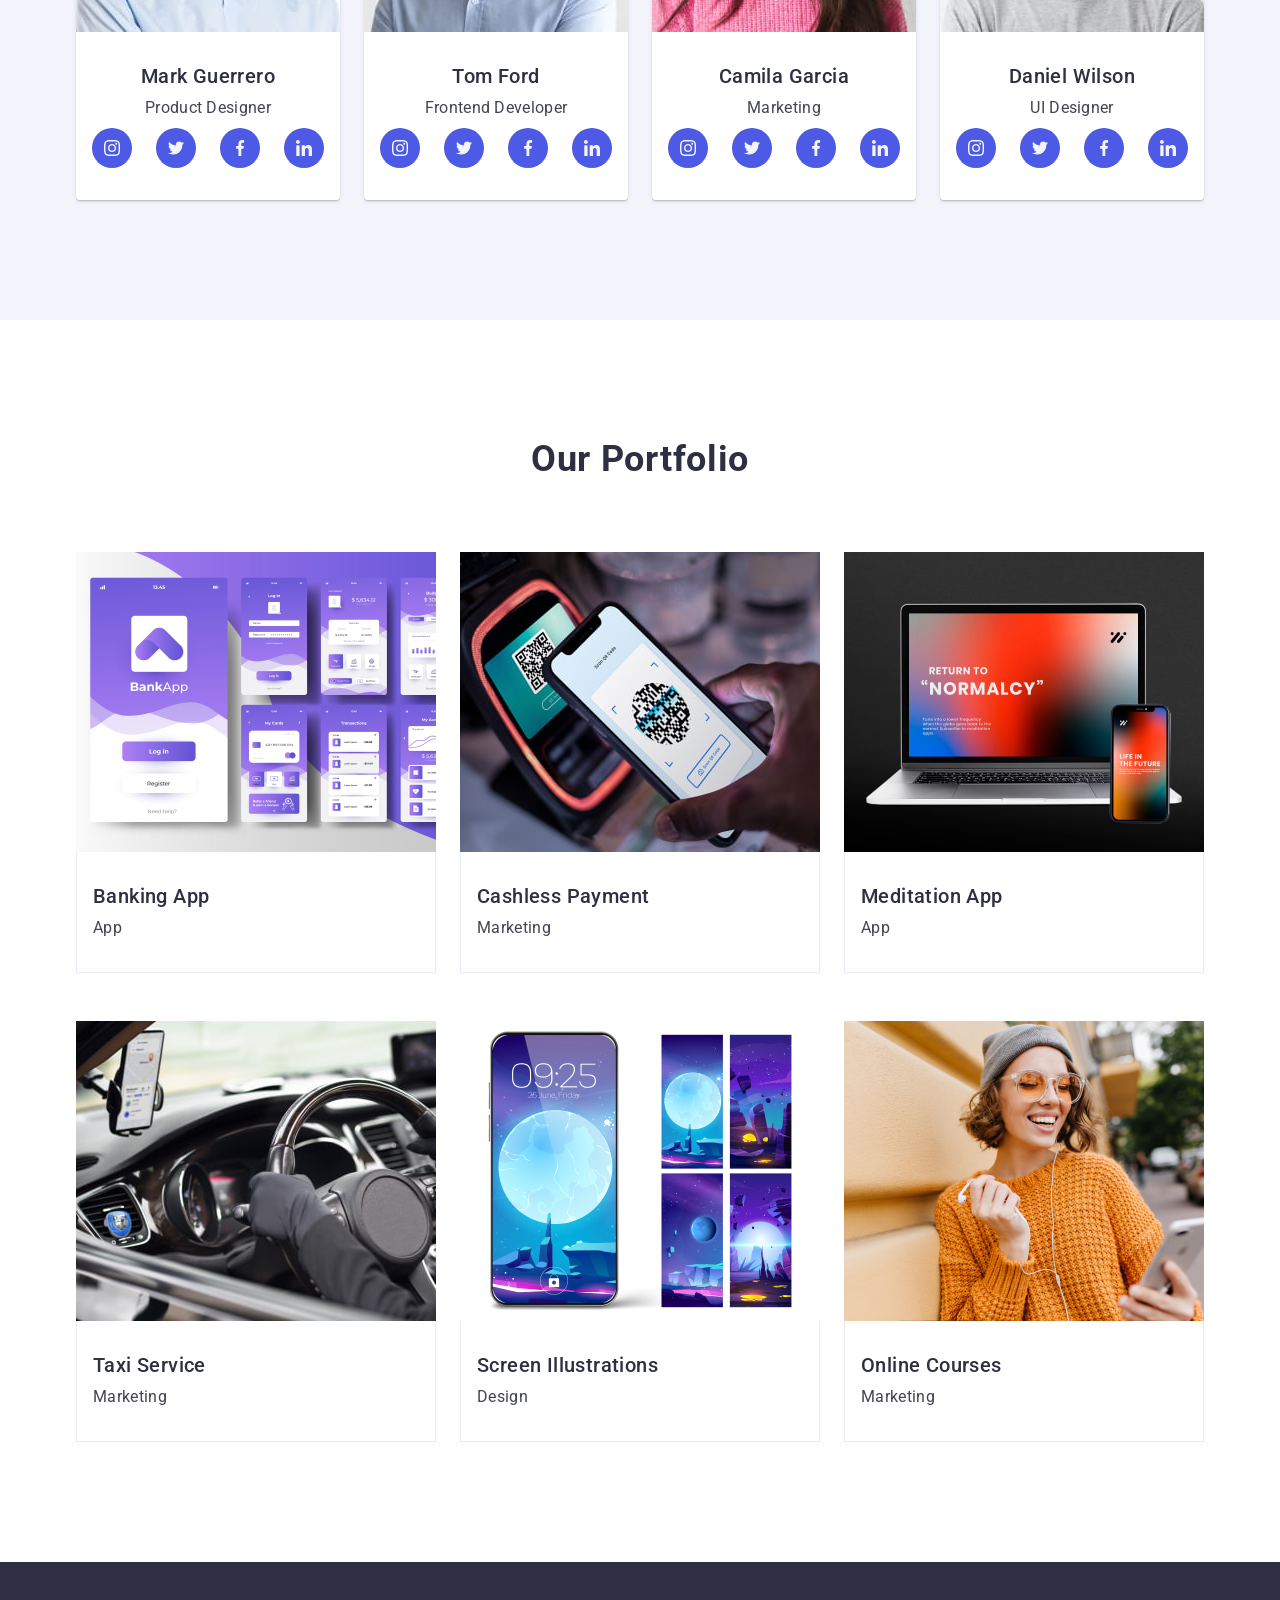
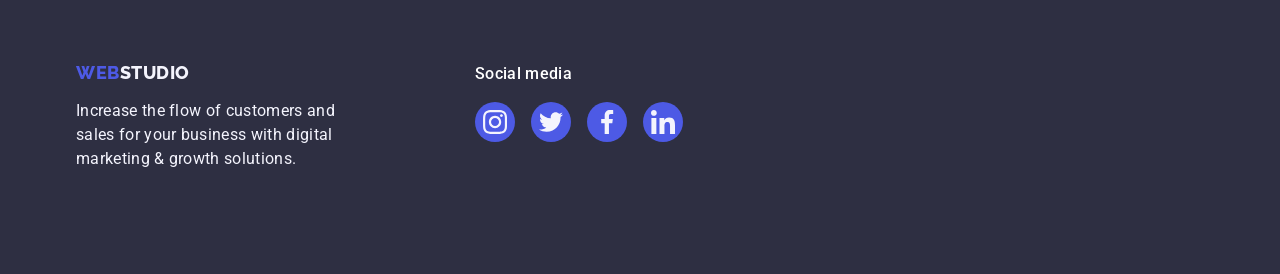
==== commit 4614c721: "+" ====
--- a/index.html
+++ b/index.html
@@ -6,8 +6,8 @@
     <meta name="description" content="Web Studio" />
     <link
       rel="stylesheet"
-      href="https://cdnjs.cloudflare.com/ajax/libs/modern-normalize/2.0.0/modern-normalize.min.css"
-      integrity="sha512-4xo8blKMVCiXpTaLzQSLSw3KFOVPWhm/TRtuPVc4WG6kUgjH6J03IBuG7JZPkcWMxJ5huwaBpOpnwYElP/m6wg=="
+      href="https://cdnjs.cloudflare.com/ajax/libs/modern-normalize/3.0.1/modern-normalize.min.css"
+      integrity="sha512-q6WgHqiHlKyOqslT/lgBgodhd03Wp4BEqKeW6nNtlOY4quzyG3VoQKFrieaCeSnuVseNKRGpGeDU3qPmabCANg=="
       crossorigin="anonymous"
       referrerpolicy="no-referrer"
     />
@@ -15,7 +15,7 @@
     <link rel="preconnect" href="https://fonts.googleapis.com" />
     <link rel="preconnect" href="https://fonts.gstatic.com" crossorigin />
     <link
-      href="https://fonts.googleapis.com/css2?family=Raleway:wght@800&family=Roboto:wght@400;500;700;900&display=swap"
+      href="https://fonts.googleapis.com/css2?family=Raleway:wght@700&family=Roboto:wght@400;500;700;900&display=swap"
       rel="stylesheet"
     />
     <title>Web Studio</title>
@@ -23,34 +23,38 @@
 
   <body>
     <header class="main-header">
-      <div class="container">
+      <div class="container header-container">
         <nav class="site-nav">
           <a class="logo link" href="./index.html"
             >WEB<span class="text-logo-studio">Studio</span></a
           >
 
-          <!-- Navigation -->
-
           <ul class="menu list">
-            <li class="navigation-menu-item"><a class="studio-link link active" href="./index.html">Studio</a></li>
             <li class="navigation-menu-item">
-              <a class="portfolio-link link" href="./portfolio.html">Portfolio</a>
-            </li>
-            <li class="navigation-menu-item"><a class="contacts-link link" href="">Contacts</a></li>
+              <a class="studio-link link active" href="./index.html">Studio</a>
+            </li>
+            <li class="navigation-menu-item">
+              <a class="portfolio-link link" href="./portfolio.html"
+                >Portfolio</a
+              >
+            </li>
+            <li class="navigation-menu-item">
+              <a class="contacts-link link" href="">Contacts</a>
+            </li>
           </ul>
         </nav>
 
-        <!-- Contacts -->
-
         <address class="contacts">
-          <ul class="list">
-            <li class="contacts">
+          <ul class="contacts list">
+            <li class="contacts item">
               <a class="email link" href="mailto:info@devstudio.com"
                 >info@devstudio.com</a
               >
             </li>
-            <li class="contacts">
-              <a class="email link" href="tel:+110001111111">+11 (000) 111-11-11</a>
+            <li class="contacts item">
+              <a class="email link" href="tel:+110001111111"
+                >+11 (000) 111-11-11</a
+              >
             </li>
           </ul>
         </address>
@@ -58,24 +62,25 @@
     </header>
 
     <main>
-      <!-- HERO SECTION  -->
+      <!-- FIRST MAIN SECTION  -->
 
       <section class="hero-section">
-        <div class="hero container">
-          <h1 class="hero-title">Effective Solutions for Your Business</h1>
-          <button class="hero-section-button" type="button" data-modal-open>
+        <div class="container hero-container">
+          <h1 class="first-header">Effective Solutions for Your Business</h1>
+          <button class="order-service-button" type="button" data-modal-open>
             Order Service
           </button>
         </div>
       </section>
 
-      <!-- FEATURE SECTION -->
-
-      <section class="feature-section">
-        <div class="feature container">
-          <h2 class="visually-hidden">any text</h2>
-          <ul class="list">
-            <li class="feature-list-item">
+      <!-- SECOND SECTION  -->
+      <section class="section second-section">
+        <div class="container">
+          <!-- THERES NO HEADER BUT VALIDATOR ASKS FOR IT THERES NO HEADER BUT VALIDATOR ASKS FOR IT THERES NO HEADER BUT VALIDATOR ASKS FOR IT -->
+          <h2 class="visually-hidden">Features</h2>
+          <!-- THERES NO HEADER BUT VALIDATOR ASKS FOR IT THERES NO HEADER BUT VALIDATOR ASKS FOR IT THERES NO HEADER BUT VALIDATOR ASKS FOR IT -->
+          <ul class="list second-section">
+            <li class="second-section list-item">
               <div class="feature-list-item-container">
                 <svg width="64" height="64">
                   <use href="./images/icons.svg#icon-antenna"></use>
@@ -87,7 +92,7 @@
                 the perfect and creative solution.
               </p>
             </li>
-            <li class="feature-list-item">
+            <li class="second-section list-item">
               <div class="feature-list-item-container">
                 <svg width="64" height="64">
                   <use href="./images/icons.svg#icon-clock"></use>
@@ -99,7 +104,7 @@
                 within the shortest possible time.
               </p>
             </li>
-            <li class="feature-list-item">
+            <li class="second-section list-item">
               <div class="feature-list-item-container">
                 <svg width="64" height="64">
                   <use href="./images/icons.svg#icon-diagram"></use>
@@ -111,7 +116,7 @@
                 growth opportunities and minimize risk.
               </p>
             </li>
-            <li class="feature-list-item">
+            <li class="second-section list-item">
               <div class="feature-list-item-container">
                 <svg width="64" height="64">
                   <use href="./images/icons.svg#icon-astronaut"></use>
@@ -127,249 +132,296 @@
         </div>
       </section>
 
-      <!-- SECOND SECTION  -->
-
-      <section class="second-section">
-        <div class="second-section-div container">
-          <h2 class="second-header">What are we doing</h2>
-          <ul class="list">
-            <li class="second-section-list-item">
+      <!-- SECTION THREE  -->
+      <section class="section third-section">
+        <div class="container third-container">
+          <h2 class="second-header">Our Team</h2>
+          <ul class="list third-section">
+            <li class="underlist">
               <img
-                src="./images/stuff/computer.jpg"
-                width="360"
-                height="300"
-                alt="Computer"
-              />
-            </li>
-            <li class="second-section-list-item">
+                src="./images/team/mark_g.jpg"
+                width="264"
+                height="260"
+                alt="Mark Guerrero"
+              />
+              <div class="position-container">
+                <h3 class="third-header">Mark Guerrero</h3>
+                <p class="about-our-work">Product Designer</p>
+                <ul class="social-list">
+                  <li class="social-list-item list">
+                    <a class="social-list-link" href="">
+                      <svg class="social-list-icon" width="16" height="16">
+                        <use
+                          href="./images/icons.svg#icon-instagram"
+                        ></use></svg
+                    ></a>
+                  </li>
+                  <li class="social-list-item list">
+                    <a class="social-list-link" href="">
+                      <svg class="social-list-icon" width="16" height="16">
+                        <use href="./images/icons.svg#icon-twitter"></use></svg
+                    ></a>
+                  </li>
+                  <li class="social-list-item list">
+                    <a class="social-list-link" href="">
+                      <svg class="social-list-icon" width="16" height="16">
+                        <use href="./images/icons.svg#icon-facebook"></use></svg
+                    ></a>
+                  </li>
+                  <li class="social-list-item list">
+                    <a class="social-list-link" href="">
+                      <svg class="social-list-icon" width="16" height="16">
+                        <use href="./images/icons.svg#icon-linkedin"></use></svg
+                    ></a>
+                  </li>
+                </ul>
+              </div>
+            </li>
+            <li class="underlist">
               <img
-                src="./images/stuff/phone-layers.jpg"
-                width="360"
-                height="300"
-                alt="Phone and layers"
-              />
-            </li>
-            <li class="second-section-list-item">
+                src="./images/team/tom_f.jpg"
+                width="264"
+                height="260"
+                alt="Tom Ford"
+              />
+              <div class="position-container">
+                <h3 class="third-header">Tom Ford</h3>
+                <p class="about-our-work">Frontend Developer</p>
+                <ul class="social-list">
+                  <li class="social-list-item list">
+                    <a class="social-list-link" href="">
+                      <svg class="social-list-icon" width="16" height="16">
+                        <use
+                          href="./images/icons.svg#icon-instagram"
+                        ></use></svg
+                    ></a>
+                  </li>
+                  <li class="social-list-item list">
+                    <a class="social-list-link" href="">
+                      <svg class="social-list-icon" width="16" height="16">
+                        <use href="./images/icons.svg#icon-twitter"></use></svg
+                    ></a>
+                  </li>
+                  <li class="social-list-item list">
+                    <a class="social-list-link" href="">
+                      <svg class="social-list-icon" width="16" height="16">
+                        <use href="./images/icons.svg#icon-facebook"></use></svg
+                    ></a>
+                  </li>
+                  <li class="social-list-item list">
+                    <a class="social-list-link" href="">
+                      <svg class="social-list-icon" width="16" height="16">
+                        <use href="./images/icons.svg#icon-linkedin"></use></svg
+                    ></a>
+                  </li>
+                </ul>
+              </div>
+            </li>
+            <li class="underlist">
               <img
-                src="./images/stuff/phone.jpg"
-                width="360"
-                height="300"
-                alt="Phone"
-              />
+                src="./images/team/camila_g.jpg"
+                width="264"
+                height="260"
+                alt="Camila Garcia"
+              />
+              <div class="position-container">
+                <h3 class="third-header">Camila Garcia</h3>
+                <p class="about-our-work">Marketing</p>
+                <ul class="social-list">
+                  <li class="social-list-item list">
+                    <a class="social-list-link" href="">
+                      <svg class="social-list-icon" width="16" height="16">
+                        <use
+                          href="./images/icons.svg#icon-instagram"
+                        ></use></svg
+                    ></a>
+                  </li>
+                  <li class="social-list-item list">
+                    <a class="social-list-link" href="">
+                      <svg class="social-list-icon" width="16" height="16">
+                        <use href="./images/icons.svg#icon-twitter"></use></svg
+                    ></a>
+                  </li>
+                  <li class="social-list-item list">
+                    <a class="social-list-link" href="">
+                      <svg class="social-list-icon" width="16" height="16">
+                        <use href="./images/icons.svg#icon-facebook"></use></svg
+                    ></a>
+                  </li>
+                  <li class="social-list-item list">
+                    <a class="social-list-link" href="">
+                      <svg class="social-list-icon" width="16" height="16">
+                        <use href="./images/icons.svg#icon-linkedin"></use></svg
+                    ></a>
+                  </li>
+                </ul>
+              </div>
+            </li>
+            <li class="underlist">
+              <img
+                src="./images/team/daniel_w.jpg"
+                width="264"
+                height="260"
+                alt="Daniel Wilson"
+              />
+              <div class="position-container">
+                <h3 class="third-header">Daniel Wilson</h3>
+                <p class="about-our-work">UI Designer</p>
+                <ul class="social-list">
+                  <li class="social-list-item list">
+                    <a class="social-list-link" href="">
+                      <svg class="social-list-icon" width="16" height="16">
+                        <use
+                          href="./images/icons.svg#icon-instagram"
+                        ></use></svg
+                    ></a>
+                  </li>
+                  <li class="social-list-item list">
+                    <a class="social-list-link" href="">
+                      <svg class="social-list-icon" width="16" height="16">
+                        <use href="./images/icons.svg#icon-twitter"></use></svg
+                    ></a>
+                  </li>
+                  <li class="social-list-item list">
+                    <a class="social-list-link" href="">
+                      <svg class="social-list-icon" width="16" height="16">
+                        <use href="./images/icons.svg#icon-facebook"></use></svg
+                    ></a>
+                  </li>
+                  <li class="social-list-item list">
+                    <a class="social-list-link" href="">
+                      <svg class="social-list-icon" width="16" height="16">
+                        <use href="./images/icons.svg#icon-linkedin"></use></svg
+                    ></a>
+                  </li>
+                </ul>
+              </div>
             </li>
           </ul>
         </div>
       </section>
-
-      <!-- SECTION THREE  -->
-
-      <section class="third-section">
-        <div class="third-section-div container">
-          <h2 class="third-section-header">Our Team</h2>
-          <ul class="list">
-            <li class="underlist">
-              <img
-                src="./images/team/Mark.jpg"
-                width="264"
-                height="260"
-                alt="Mark Guerrero"
-              />
-              <div class="card-content">
-                <h3 class="card-content-name">Mark Guerrero</h3>
-                <p class="discription">Product Designer</p>
-                <ul class="social-list">
-                  <li class="social-list-item list">
-                    <a class="social-list-link" href="">
-                    <svg class="social-list-icon" width="16" height="16">
-                      <use href="./images/icons.svg#icon-instagram"></use>
-                    </svg></a>
-                  </li>
-                  <li class="social-list-item list">
-                    <a class="social-list-link" href="">
-                    <svg class="social-list-icon" width="16" height="16">
-                    <use href="./images/icons.svg#icon-twitter"></use>
-                  </svg></a></li>
-                  <li class="social-list-item list">
-                    <a class="social-list-link" href="">
-                    <svg class="social-list-icon" width="16" height="16">
-                    <use href="./images/icons.svg#icon-facebook"></use>
-                  </svg></a></li>
-                  <li class="social-list-item list">
-                    <a class="social-list-link" href="">
-                    <svg class="social-list-icon" width="16" height="16">
-                    <use href="./images/icons.svg#icon-linkedin"></use>
-                  </svg></a></li>
-                </ul>
-              </div>
-            </li>
-            <li class="underlist">
-              <img
-                src="./images/team/Tom.jpg"
-                width="264"
-                height="260"
-                alt="Tom Ford"
-              />
-              <div class="card-content">
-                <h3 class="card-content-name">Tom Ford</h3>
-                <p class="discription">Frontend Developer</p>
-                <ul class="social-list">
-                  <li class="social-list-item list">
-                    <a class="social-list-link" href="">
-                    <svg class="social-list-icon" width="16" height="16">
-                      <use href="./images/icons.svg#icon-instagram"></use>
-                    </svg></a>
-                  </li>
-                  <li class="social-list-item list">
-                    <a class="social-list-link" href="">
-                    <svg class="social-list-icon" width="16" height="16">
-                    <use href="./images/icons.svg#icon-twitter"></use>
-                  </svg></a></li>
-                  <li class="social-list-item list">
-                    <a class="social-list-link" href="">
-                    <svg class="social-list-icon" width="16" height="16">
-                    <use href="./images/icons.svg#icon-facebook"></use>
-                  </svg></a></li>
-                  <li class="social-list-item list">
-                    <a class="social-list-link" href="">
-                    <svg class="social-list-icon" width="16" height="16">
-                    <use href="./images/icons.svg#icon-linkedin"></use>
-                  </svg></a></li>
-                </ul>
-              </div>
-            </li>
-            <li class="underlist">
-              <img
-                src="./images/team/Camila.jpg"
-                width="264"
-                height="260"
-                alt="Camila Garcia"
-              />
-              <div class="card-content">
-                <h3 class="card-content-name">Camila Garcia</h3>
-                <p class="discription">Marketing</p>
-                <ul class="social-list">
-                  <li class="social-list-item list">
-                    <a class="social-list-link" href="">
-                    <svg class="social-list-icon" width="16" height="16">
-                      <use href="./images/icons.svg#icon-instagram"></use>
-                    </svg></a>
-                  </li>
-                  <li class="social-list-item list">
-                    <a class="social-list-link" href="">
-                    <svg class="social-list-icon" width="16" height="16">
-                    <use href="./images/icons.svg#icon-twitter"></use>
-                  </svg></a></li>
-                  <li class="social-list-item list">
-                    <a class="social-list-link" href="">
-                    <svg class="social-list-icon" width="16" height="16">
-                    <use href="./images/icons.svg#icon-facebook"></use>
-                  </svg></a></li>
-                  <li class="social-list-item list">
-                    <a class="social-list-link" href="">
-                    <svg class="social-list-icon" width="16" height="16">
-                    <use href="./images/icons.svg#icon-linkedin"></use>
-                  </svg></a></li>
-                </ul>
-              </div>
-            </li>
-            <li class="underlist">
-              <img
-                src="./images/team/Daniel.jpg"
-                width="264"
-                height="260"
-                alt="Daniel Wilson"
-              />
-              <div class="card-content">
-                <h3 class="card-content-name">Daniel Wilson</h3>
-                <p class="discription">UI Designer</p>
-                <ul class="social-list">
-                  <li class="social-list-item list">
-                    <a class="social-list-link" href="">
-                    <svg class="social-list-icon" width="16" height="16">
-                      <use href="./images/icons.svg#icon-instagram"></use>
-                    </svg></a>
-                  </li>
-                  <li class="social-list-item list">
-                    <a class="social-list-link" href="">
-                    <svg class="social-list-icon" width="16" height="16">
-                    <use href="./images/icons.svg#icon-twitter"></use>
-                  </svg></a></li>
-                  <li class="social-list-item list">
-                    <a class="social-list-link" href="">
-                    <svg class="social-list-icon" width="16" height="16">
-                    <use href="./images/icons.svg#icon-facebook"></use>
-                  </svg></a></li>
-                  <li class="social-list-item list">
-                    <a class="social-list-link" href="">
-                    <svg class="social-list-icon" width="16" height="16">
-                    <use href="./images/icons.svg#icon-linkedin"></use>
-                  </svg></a></li>
-                </ul>
-              </div>
-            </li>
-          </ul>
-        </div>
-      </section>
-
-
-        <!-- CUSTOMER SECTION -->
-      <section class="four-section">
-        <div class="four-section-container container">
-          <h2 class="four-section-header">Customers</h2>
-          <ul class="customers-list list">
-            <li class="customers-item">
-              <a class="customers-item-link link" href="">
-              <svg class="customer" height="56" width="104">
-                <use href="./images/icons.svg#icon-Logo"></use>
-              </svg>
-            </a>
-            </li>
-            <li class="customers-item">
-              <a class="customers-item-link link" href="">
-              <svg class="customer" height="56" width="104">
-                <use href="./images/icons.svg#icon-Logo2"></use>
-              </svg>
-            </a>
-            </li>
-            <li class="customers-item">
-             <a class="customers-item-link link" href="">
-              <svg class="customer" height="56" width="104">
-                <use href="./images/icons.svg#icon-Logo3"></use>
-              </svg>
-              </a>
-            </li>
-            <li class="customers-item">
-             <a class="customers-item-link link" href="">
-              <svg class="customer" height="56" width="104">
-                <use href="./images/icons.svg#icon-Logo4"></use>
-              </svg>
-              </a>
-            </li>
-            <li class="customers-item">
-             <a class="customers-item-link link" href="">
-              <svg class="customer" height="56" width="104">
-                <use href="./images/icons.svg#icon-Logo5"></use>
-              </svg>
-              </a>
-            </li>
-            <li class="customers-item">
-             <a class="customers-item-link link" href="">
-              <svg class="customer" height="56" width="104">
-                <use href="./images/icons.svg#icon-Logo6"></use>
-              </svg>
-              </a>
+      <!-- SECTION FOUR  -->
+      <section class="section four-section">
+        <div class="container four-container">
+          <h2 class="section-title">Our Portfolio</h2>
+          <ul class="list four-section">
+            <li class="frame">
+              <div class="frame-wrapper">
+                <img
+                  src="./images/portfolio/bank-interface-concept.jpg"
+                  alt="Bank Interface Concept"
+                  width="360"
+                />
+                <p class="frame-wrapper-text">
+                  14 Stylish and User-Friendly App Design Concepts · Task
+                  Manager App · Calorie Tracker App · Exotic Fruit Ecommerce App
+                  · Cloud Storage App
+                </p>
+              </div>
+              <div class="what-we-do description">
+                <h3 class="card-title">Banking App</h3>
+                <p class="card-description">App</p>
+              </div>
+            </li>
+            <li class="frame">
+              <div class="frame-wrapper">
+                <img
+                  src="./images/portfolio/cashless-payment.jpg"
+                  alt="Cashless Payment"
+                  width="360"
+                />
+                <p class="frame-wrapper-text">
+                  14 Stylish and User-Friendly App Design Concepts · Task
+                  Manager App · Calorie Tracker App · Exotic Fruit Ecommerce App
+                  · Cloud Storage App
+                </p>
+              </div>
+              <div class="what-we-do description">
+                <h3 class="card-title">Cashless Payment</h3>
+                <p class="card-description">Marketing</p>
+              </div>
+            </li>
+            <li class="frame">
+              <div class="frame-wrapper">
+                <img
+                  src="./images/portfolio/meditation-app.jpg"
+                  alt="Meditation App"
+                  width="360"
+                />
+                <p class="frame-wrapper-text">
+                  14 Stylish and User-Friendly App Design Concepts · Task
+                  Manager App · Calorie Tracker App · Exotic Fruit Ecommerce App
+                  · Cloud Storage App
+                </p>
+              </div>
+              <div class="what-we-do description">
+                <h3 class="card-title">Meditation App</h3>
+                <p class="card-description">App</p>
+              </div>
+            </li>
+            <li class="frame">
+              <div class="frame-wrapper">
+                <img
+                  src="./images/portfolio/taxi-service.jpg"
+                  alt="Taxi Service"
+                  width="360"
+                />
+                <p class="frame-wrapper-text">
+                  14 Stylish and User-Friendly App Design Concepts · Task
+                  Manager App · Calorie Tracker App · Exotic Fruit Ecommerce App
+                  · Cloud Storage App
+                </p>
+              </div>
+              <div class="what-we-do description">
+                <h3 class="card-title">Taxi Service</h3>
+                <p class="card-description">Marketing</p>
+              </div>
+            </li>
+            <li class="frame">
+              <div class="frame-wrapper">
+                <img
+                  src="./images/portfolio/screen-illustrations.jpg"
+                  alt="Screen Illustrations"
+                  width="360"
+                />
+                <p class="frame-wrapper-text">
+                  14 Stylish and User-Friendly App Design Concepts · Task
+                  Manager App · Calorie Tracker App · Exotic Fruit Ecommerce App
+                  · Cloud Storage App
+                </p>
+              </div>
+              <div class="what-we-do description">
+                <h3 class="card-title">Screen Illustrations</h3>
+                <p class="card-description">Design</p>
+              </div>
+            </li>
+            <li class="frame">
+              <div class="frame-wrapper">
+                <img
+                  src="./images/portfolio/online-courses.jpg"
+                  alt="Online Courses"
+                  width="360"
+                />
+                <p class="frame-wrapper-text">
+                  14 Stylish and User-Friendly App Design Concepts · Task
+                  Manager App · Calorie Tracker App · Exotic Fruit Ecommerce App
+                  · Cloud Storage App
+                </p>
+              </div>
+              <div class="what-we-do description">
+                <h3 class="card-title">Online Courses</h3>
+                <p class="card-description">Marketing</p>
+              </div>
             </li>
           </ul>
         </div>
       </section>
     </main>
-
     <!-- FOOTER  -->
-
     <footer class="footer">
       <div class="footer-container container">
         <div class="footer-logo-container">
-            <a class="link" href="./index.html"
+          <a class="link" href="./index.html"
             >WEB<span class="text-logo-studio-footer">Studio</span></a
           >
           <p class="footer-text">
@@ -377,115 +429,147 @@
             digital marketing & growth solutions.
           </p>
         </div>
-            <div class="footer-social-container container">
-              <p class="footer-social-links-text">Social media</p>
-              <ul class="social-list-footer">
-                <li class="social-list-item list">
-                  <a class="social-list-link" href="">
-                  <svg class="social-list-icon" width="24" height="24">
-                    <use href="./images/icons.svg#icon-instagram"></use>
-                  </svg></a>
-                </li>
-                <li class="social-list-item list">
-                  <a class="social-list-link" href="">
-                  <svg class="social-list-icon" width="24" height="24">
-                  <use href="./images/icons.svg#icon-twitter"></use>
-                </svg></a></li>
-                <li class="social-list-item list">
-                  <a class="social-list-link" href="">
-                  <svg class="social-list-icon" width="24" height="24">
-                  <use href="./images/icons.svg#icon-facebook"></use>
-                </svg></a></li>
-                <li class="social-list-item list">
-                  <a class="social-list-link" href="">
-                  <svg class="social-list-icon" width="24" height="24">
-                  <use href="./images/icons.svg#icon-linkedin"></use>
-                </svg></a></li>
-              </ul>
-            </div>
-            <div class="footer-subscription">
-              <p class="footer-subscription-text">Subscribe</p>
-                <form class="footer-subscription-form" action="#">
-                  <label class="footer-form-label">
-                  <input class="footer-form-input" type="email" name="footer-form-input" placeholder="E-mail">
-                </label>
-                  <button class="subscribe-button" type="submit">
-                    Subscribe
-                    <svg class="subscribe-button-img" width="24" height="24">
-                      <use href="./images/icons.svg#icon-telegram"></use>
-                    </svg>
-                  </button>
-                </form>
-            </div>
+        <div class="footer-social-container container">
+          <p class="footer-social-links-text">Social media</p>
+          <ul class="social-list-footer">
+            <li class="social-list-item list">
+              <a class="social-list-link" href="">
+                <svg class="social-list-icon" width="24" height="24">
+                  <use href="./images/icons.svg#icon-instagram"></use></svg
+              ></a>
+            </li>
+            <li class="social-list-item list">
+              <a class="social-list-link" href="">
+                <svg class="social-list-icon" width="24" height="24">
+                  <use href="./images/icons.svg#icon-twitter"></use></svg
+              ></a>
+            </li>
+            <li class="social-list-item list">
+              <a class="social-list-link" href="">
+                <svg class="social-list-icon" width="24" height="24">
+                  <use href="./images/icons.svg#icon-facebook"></use></svg
+              ></a>
+            </li>
+            <li class="social-list-item list">
+              <a class="social-list-link" href="">
+                <svg class="social-list-icon" width="24" height="24">
+                  <use href="./images/icons.svg#icon-linkedin"></use></svg
+              ></a>
+            </li>
+          </ul>
+        </div>
       </div>
     </footer>
 
-      <!-- MODAL WINDOW -->
+    <!-- MODAL WINDOW -->
 
     <div class="modal-button-container is-hidden" data-modal>
       <div class="modal-window">
-        <button class="modal-window-close-button" type="button" data-modal-close>
+        <button
+          class="modal-window-close-button"
+          type="button"
+          data-modal-close
+        >
           <svg class="modal-window-close-button-image" width="8" height="8">
             <use href="./images/icons.svg#icon-close"></use>
           </svg>
         </button>
 
-        <p class="modal-header">Leave your contacts and we will call you back</p>
+        <p class="modal-header">
+          Leave your contacts and we will call you back
+        </p>
 
         <form class="modal-form" action="#">
           <div class="modal-form-section">
             <label class="modal-form-label" for="user-name">Name</label>
             <div class="form-div-section">
-              <input class="modal-form-input" type="text" name="user-name" id="user-name" placeholder=" ">
+              <input
+                class="modal-form-input"
+                type="text"
+                name="user-name"
+                id="user-name"
+                placeholder=" "
+              />
               <svg class="modal-input-image" width="18" height="24">
-                <use class="modal-input-icon" href="./images/icons.svg#icon-person"></use>
+                <use
+                  class="modal-input-icon"
+                  href="./images/icons.svg#icon-person"
+                ></use>
               </svg>
             </div>
           </div>
           <div class="modal-form-section">
-              <label class="modal-form-label" for="modal-form-phone">Phone</label>
-              <div class="form-div-section">
-                <input class="modal-form-input" type="number" name="modal-form-phone" id="modal-form-phone" placeholder=" ">
-                <svg class="modal-input-image" width="18" height="24">
-                  <use class="modal-input-icon" href="./images/icons.svg#icon-phone"></use>
-                </svg>
-              </div>
+            <label class="modal-form-label" for="modal-form-phone">Phone</label>
+            <div class="form-div-section">
+              <input
+                class="modal-form-input"
+                type="number"
+                name="modal-form-phone"
+                id="modal-form-phone"
+                placeholder=" "
+              />
+              <svg class="modal-input-image" width="18" height="24">
+                <use
+                  class="modal-input-icon"
+                  href="./images/icons.svg#icon-phone"
+                ></use>
+              </svg>
+            </div>
           </div>
-            <div class="modal-form-section">
-              <label class="modal-form-label" for="modal-form-mail">Email</label>
-              <div class="form-div-section">
-                <input class="modal-form-input" type="email" name="modal-form-mail" id="modal-form-mail" placeholder=" ">
-                <svg class="modal-input-image" width="18" height="24">
-                  <use class="modal-input-icon" href="./images/icons.svg#icon-email"></use>
-                </svg>
-              </div>
+          <div class="modal-form-section">
+            <label class="modal-form-label" for="modal-form-mail">Email</label>
+            <div class="form-div-section">
+              <input
+                class="modal-form-input"
+                type="email"
+                name="modal-form-mail"
+                id="modal-form-mail"
+                placeholder=" "
+              />
+              <svg class="modal-input-image" width="18" height="24">
+                <use
+                  class="modal-input-icon"
+                  href="./images/icons.svg#icon-email"
+                ></use>
+              </svg>
             </div>
+          </div>
 
           <div class="modal-form-comment-section">
-              <label class="modal-form-label" for="user-comment">Comment</label>
-                <textarea 
-                class="modal-form-comment" 
-                name="user-comment" 
-                id="user-comment" 
-                rows="5" 
-                placeholder="Text input"></textarea>
+            <label class="modal-form-label" for="user-comment">Comment</label>
+            <textarea
+              class="modal-form-comment"
+              name="user-comment"
+              id="user-comment"
+              rows="5"
+              placeholder="Text input"
+            ></textarea>
           </div>
 
-
-            <div class="privacy-section">
-              <input class="checkbox visually-hidden" type="checkbox" name="user-privacy" id="user-privacy" value="true">
-              <label class="privacy-policy-text" for="user-privacy">
-              <span class="checkbox-span">
+          <div class="privacy-section">
+            <input
+              class="checkbox visually-hidden"
+              type="checkbox"
+              name="user-privacy"
+              id="user-privacy"
+              value="true"
+            />
+            <label class="privacy-policy-text" for="user-privacy"
+              ><span class="checkbox-span">
                 <svg class="user-privacy-accept-icon" width="10" height="8">
-                  <use href="./images/icons.svg#galka"></use>
-                </svg></span>
-                I accept the terms and conditions of the
-                <a href="#" class="privacy-policy-link" target="_blank" rel="noopener noreferrer">Privacy Policy</a>
+                  <use href="./images/icons.svg#checkbox"></use></svg></span
+              >I accept the terms and conditions of the
+              <a
+                href="#"
+                class="privacy-policy-link"
+                target="_blank"
+                rel="noopener noreferrer"
+                >Privacy Policy</a
+              >
             </label>
-            </div>
-
-            <button class="send-form-button" type="submit">Send</button>
-        
+          </div>
+
+          <button class="send-form-button" type="submit">Send</button>
         </form>
       </div>
     </div>
--- a/css/styles.css
+++ b/css/styles.css
@@ -3,11 +3,18 @@
   --iris: #4d5ae5;
   --navyblue: #2e2f42;
   --button-color: #e7e9fc;
-}
-
-/* ------------ */
-/* BASE STYLES  */
-/* ------------ */
+  --light-slate: #8e8f99;
+}
+
+body {
+  font-family: 'Roboto', sans-serif;
+  background-color: #ffffff;
+  color: #434455;
+}
+
+.list {
+  list-style: none;
+}
 
 h1,
 h2,
@@ -27,76 +34,19 @@
 
 img {
   display: block;
-}
-
-body {
-  font-family: 'Roboto', sans-serif;
-  color: #434455;
-  background-color: #ffffff;
-  min-height: 100vh;
-  display: flex;
-  flex-direction: column;
-}
-
-main {
-  flex-grow: 1;
-}
-
-.list {
-  list-style: none;
+  max-width: 100%;
+  height: auto;
 }
 
 .link {
   text-decoration: none;
-}
-
-.container {
-  max-width: 1158px;
-  padding: 0 15px;
-  margin-left: 141px;
-  margin-right: 141px;
-  margin: 0 auto;
-}
-
-.main-header-div {
-  padding: 0 15px;
-}
-
-.visually-hidden {
-  position: absolute;
-  width: 1px;
-  height: 1px;
-  margin: -1px;
-  border: 0;
-  padding: 0;
-  white-space: nowrap;
-  clip-path: inset(100%);
-  clip: rect(0 0 0 0);
-  overflow: hidden;
-}
-
-header {
-  border-bottom: 1px solid #e7e9fc;
-}
-
-/* ------------------- */
-/* NAVIGATION SECTION  */
-/* ------------------- */
-
-.main-header {
-  padding: 0 15px;
-  box-shadow: 0px 2px 1px rgba(46, 47, 66, 0.08),
-    0px 1px 1px rgba(46, 47, 66, 0.16), 0px 1px 6px rgba(46, 47, 66, 0.08);
-}
-
-.logo {
-  margin-right: 76px;
+  display: inline-block;
 }
 
 .site-nav > .link {
   font-family: 'Raleway', sans-serif;
   color: var(--iris, #4d5ae5);
-  font-weight: 800;
+  font-weight: 700;
   font-size: 18px;
   line-height: 1.17;
   letter-spacing: 0.03em;
@@ -104,145 +54,11 @@
   text-decoration: none;
 }
 
-.navigation-menu-item {
-  transition: color 250ms cubic-bezier(0.4, 0, 0.2, 1);
-}
-
-.site-nav > .list {
-  display: inline-flex;
-  gap: 40px;
-}
-
-.text-logo-studio {
-  text-transform: uppercase;
-  font-family: 'Raleway', sans-serif;
-  color: var(--navyblue, #2e2f42);
-  font-weight: 800;
-  font-size: 18px;
-  line-height: 1.17;
-  letter-spacing: 0.03em;
-  text-decoration: none;
-}
-
-.menu .link {
-  font-weight: 500;
-  line-height: 1.5;
-  letter-spacing: 0.02em;
-  color: #2e2f42;
-}
-
-.contacts .list {
-  font-style: normal;
-  display: flex;
-  gap: 40px;
-}
-
-.contacts {
-  padding: 24px 0;
-}
-
-header .container {
-  display: flex;
-  height: 72px;
-  justify-content: space-between;
-  align-items: center;
-  flex-shrink: 0;
-}
-
-.site-nav {
-  text-decoration: none;
-  display: inline-flex;
-  align-items: center;
-}
-
-.site-nav a {
-  padding: 24px 0;
-}
-
-.site-nav .list .link:hover,
-.link:focus {
-  color: #404bbf;
-  font-style: normal;
-  font-weight: 500;
-  line-height: 24px;
-  letter-spacing: 0.32px;
-}
-
-.site-nav .list .link:focus {
-  color: #404bbf;
-}
-
-.contacts .list .link:hover {
-  color: #404bbf;
-}
-
-.contacts .list .link:focus {
-  color: #404bbf;
-}
-
-.contacts .list .link {
-  color: #434455;
-}
-
-.contacts .list {
-  line-height: 1.5;
-  letter-spacing: 0.02em;
-  color: #434455;
-}
-
-.menu .active {
-  color: #404bbf;
-  position: relative;
-}
-
-.active::after {
-  content: '';
-  position: absolute;
-  left: 0;
-  bottom: -1px;
-  background-color: #404bbf;
-  border-radius: 2px;
-  width: 48px;
-  height: 4px;
-}
-
-.menu-portfolio.active::after {
-  content: '';
-  position: absolute;
-  left: 0;
-  bottom: -1px;
-  background-color: #404bbf;
-  border-radius: 2px;
-  width: 66px;
-  height: 4px;
-}
-
-.contacts .list .contacts .link {
-  transition: color 250ms cubic-bezier(0.4, 0, 0.2, 1);
-}
-
-.studio-link.link.active {
-  transition: color 250ms cubic-bezier(0.4, 0, 0.2, 1);
-}
-
-.contacts.list.email {
-  transition: color 250ms cubic-bezier(0.4, 0, 0.2, 1);
-}
-
-/* ------------------- */
-/*    HERO SECTION     */
-/* ------------------- */
-
-.hero-title {
-  color: #fff;
-  text-align: center;
-  font-size: 56px;
-  font-style: normal;
-  font-weight: 700;
-  line-height: 1.07;
-  letter-spacing: 1.12px;
-  max-width: 496px;
-  margin: 0 auto 48px;
+.social-list {
+  display: flex;
+  gap: 24px;
+  padding-top: 8px;
+  justify-content: center;
 }
 
 .hero-section {
@@ -261,51 +77,6 @@
   background-size: cover;
 }
 
-.hero-section-button {
-  display: block;
-  background: var(--iris, #4d5ae5);
-  cursor: pointer;
-  color: #ffffff;
-  font-family: 'Roboto', sans-serif;
-  font-size: 16px;
-  font-style: normal;
-  font-weight: 500;
-  line-height: 1.5;
-  letter-spacing: 0.04em;
-  border-radius: 4px;
-  box-shadow: 0px 4px 4px 0px rgba(0, 0, 0, 0.15);
-  border: none;
-  min-width: 169px;
-  padding: 16px 32px;
-  height: 56px;
-  margin: 0 auto;
-  transition: background-color 250ms cubic-bezier(0.4, 0, 0.2, 1);
-}
-
-.hero-section-button:hover,
-.hero-section-button:focus {
-  background-color: #404bbf;
-}
-
-/**
-  |============================
-  | FEATURE SECTION
-  |============================
-*/
-
-.feature-section {
-  padding: 120px 0;
-}
-
-.feature-list-item {
-  flex-basis: calc((100% - 3 * 24px) / 4);
-}
-
-.feature-section .container .list {
-  display: flex;
-  gap: 24px;
-}
-
 .feature-list-item-container {
   display: flex;
   align-items: center;
@@ -316,154 +87,46 @@
   margin-bottom: 8px;
   border-radius: 4px;
   background-color: #f4f4fd;
-}
-
-.second-header {
+  border: 1px solid var(--light-slate);
+  width: 264px;
+  height: 112px;
+}
+
+.text-logo-studio {
+  text-transform: uppercase;
+  font-family: 'Raleway', sans-serif;
+  color: var(--navyblue, #2e2f42);
+  font-weight: 700;
+  font-size: 18px;
+  line-height: 1.17;
+  letter-spacing: 0.03em;
+  text-decoration: none;
+}
+
+.site-nav .list .link {
+  font-weight: 500;
+  line-height: 1.5;
+  letter-spacing: 0.02em;
   color: #2e2f42;
-  text-align: center;
-  font-size: 36px;
-  font-style: normal;
-  font-weight: 700;
-  line-height: 1.2;
-  letter-spacing: 0.72px;
-  text-transform: capitalize;
-}
-
-.feature-section .third-header {
-  color: var(--header-text-color);
-  font-size: 20px;
-  font-style: normal;
-  font-weight: 500;
-  line-height: 24px;
-  letter-spacing: 0.4px;
-  margin-bottom: 8px;
-}
-
-.about-our-work {
-  color: #434455;
-  font-size: 16px;
-  font-style: normal;
-  font-weight: 400;
-  line-height: 24px;
-  letter-spacing: 0.32px;
-}
-
-/**
-  |============================
-  | SECOND SECTION
-  |============================
-*/
-
-.second-section-div {
-  padding: 32px 0;
-}
-
-.second-section .list {
-  display: flex;
-  gap: 24px;
-  margin-bottom: 120px;
-}
-
-.second-header {
-  color: var(--header-text-color);
-  text-align: center;
-  font-size: 36px;
-  font-style: normal;
-  line-height: 40px;
-  letter-spacing: 0.72px;
-  text-transform: capitalize;
-  margin-bottom: 72px;
-}
-
-.second-section-list-item {
-  border-radius: 0px 0px 4px 4px;
-  width: calc((100% - 48px) / 3);
-}
-
-.discription {
-  font-size: 16px;
-  font-style: normal;
-  font-weight: 400;
-  line-height: 1.5;
-  letter-spacing: 0.02em;
-  text-align: center;
-}
-
-/**
-  |============================
-  | THIRD SECTION
-  |============================
-*/
-
-.third-section {
-  background-color: #f4f4fd;
+}
+
+address {
+  font-style: normal;
+}
+
+.section {
   padding: 120px 0;
 }
 
-.third-section-header {
-  color: var(--header-text-color);
-  line-height: 1.11;
-  text-align: center;
-  font-size: 36px;
-  font-style: normal;
-  line-height: 40px;
-  letter-spacing: 0.72px;
-  text-transform: capitalize;
-  margin-bottom: 72px;
-}
-
-.third-section .list {
-  display: flex;
-  gap: 24px;
-}
-
-.third-header-content {
-  text-align: center;
-  font-size: 20px;
-  font-style: normal;
-  font-weight: 500;
-  line-height: 24px;
-  letter-spacing: 0.4px;
-  margin-bottom: 8px;
-}
-
-.card-content-name {
-  color: var(--navyblue, #2e2f42);
-  text-align: center;
-  font-size: 20px;
-  font-style: normal;
-  line-height: 24px;
-  letter-spacing: 0.4px;
-}
-
-.underlist {
-  background-color: #ffffff;
-  flex-basis: calc((100% - 72px) / 4);
-  border-radius: 0px 0px 4px 4px;
-  box-shadow: 0px 2px 1px 0px rgba(46, 47, 66, 0.08),
-    0px 1px 1px 0px rgba(46, 47, 66, 0.16),
-    0px 1px 6px 0px rgba(46, 47, 66, 0.08);
-}
-
-.card-content {
-  display: flex;
-  width: 232px;
-  flex-direction: column;
-  justify-content: center;
+.site-nav {
+  display: flex;
   align-items: center;
-  padding: 32px 0;
-  margin: auto;
-}
-
-.social-list {
-  display: flex;
-  gap: 24px;
-  padding-top: 8px;
-  justify-content: center;
-}
-
-.social-list-icon {
-  fill: #f4f4fd;
+  text-decoration: none;
+  margin-right: auto;
+}
+
+.main-header a {
+  padding: 24px 0;
 }
 
 .social-list-item {
@@ -489,106 +152,250 @@
 .social-list-link:focus {
   background-color: #404bbf;
 }
-/**
-  |============================
-  | FOUR SECTION
-  |============================
-*/
-
-.four-section {
-  padding-top: 120px;
-  padding-bottom: 120px;
-}
-.four-section-container {
-}
-.container {
-}
-
-.four-section-header {
-  color: var(--header-text-color);
-  line-height: 1.11;
+
+.social-list-icon {
+  fill: #f4f4fd;
+}
+
+.logo.link {
+  margin-right: 76px;
+}
+
+.footer .container .logo.footer.link {
+  margin-bottom: 16px;
+}
+
+.menu.list {
+  display: flex;
+  gap: 40px;
+}
+
+.site-nav .list .link:hover,
+.link:focus {
+  color: #404bbf;
+  font-style: normal;
+  font-weight: 500;
+  line-height: 24px;
+  letter-spacing: 0.32px;
+}
+
+.site-nav .list .link:focus {
+  color: #404bbf;
+}
+
+.contacts .list .link:hover {
+  color: #404bbf;
+}
+
+.contacts .list .link:focus {
+  color: #404bbf;
+}
+
+.contacts .list .link {
+  color: #434455;
+}
+
+.contacts .list {
+  line-height: 1.5;
+  letter-spacing: 0.02em;
+  color: #434455;
+}
+
+.first-header {
+  color: #fff;
+  text-align: center;
+  /* Header 1 */
+  max-width: 496px;
+  font-size: 56px;
+  font-style: normal;
+  font-weight: 700;
+  line-height: 1.07;
+  letter-spacing: 1.12px;
+  margin-right: auto;
+  margin-left: auto;
+  margin-bottom: 48px;
+}
+
+.third-header {
+  color: #2e2f42;
+  margin-bottom: 8px;
+  font-size: 20px;
+  font-style: normal;
+  font-weight: 500;
+  line-height: 1.2;
+  letter-spacing: 0.02em;
+}
+
+.second-header {
+  color: #2e2f42;
   text-align: center;
   font-size: 36px;
   font-style: normal;
+  font-weight: 700;
+  margin-bottom: 72px;
+  line-height: 1.2;
   letter-spacing: 0.72px;
   text-transform: capitalize;
-  margin-bottom: 72px;
-}
-
-.customers-list {
+}
+
+.list.second-section {
   display: flex;
   gap: 24px;
-  padding-bottom: 120px;
-}
-
-.customers-item-link {
-  display: flex;
-  color: #8e8f99;
+}
+
+.list.third-section {
+  display: flex;
+  gap: 24px;
+}
+
+.visually-hidden {
+  position: absolute;
+  width: 1px;
+  height: 1px;
+  margin: -1px;
+  border: 0;
+  padding: 0;
+
+  white-space: nowrap;
+  clip-path: inset(100%);
+  clip: rect(0 0 0 0);
+  overflow: hidden;
+}
+
+.portfolio-section .list .about-our-work {
+  font-size: 16px;
+  line-height: 1.5;
+  letter-spacing: 0.02em;
+  color: #434455;
+  text-align: center;
+}
+
+.second-header-portfolio {
+  font-weight: 500;
+  font-size: 20px;
+  line-height: 1.2;
+  letter-spacing: 0.02em;
+  color: #2e2f42;
+}
+
+.header-container {
+  display: flex;
+}
+
+.first-section {
+  padding: 188px 0;
+  background-color: #2e2f42;
+}
+
+.list-item {
+  background-color: #ffffff;
+}
+
+.third-section > h2 {
+  line-height: 1.11;
+}
+
+.third-section {
+  background-color: #f4f4fd;
+}
+
+.third-section .list .underlist {
+  background-color: #ffffff;
+  width: calc((100% - 72px) / 4);
+  border-radius: 0px 0px 4px 4px;
+  box-shadow: 0px 1px 6px rgba(46, 47, 66, 0.08),
+    0px 1px 1px rgba(46, 47, 66, 0.16), 0px 2px 1px rgba(46, 47, 66, 0.08);
+}
+
+.position-container {
+  padding: 32px 0;
+  text-align: center;
+}
+
+.four-section > h2 {
+  line-height: 1.11;
+}
+
+.four-section > p {
+  font-size: 16px;
+  line-height: 1.5;
+  letter-spacing: 0.02em;
+}
+
+.four-section .list > p {
+  font-size: 16px;
+  line-height: 1.5;
+  letter-spacing: 0.02em;
+}
+
+.about-our-work {
+  font-size: 16px;
+  font-style: normal;
+  font-weight: 400;
+  line-height: 1.5;
+  letter-spacing: 0.02em;
+}
+
+.main-header {
+  border-bottom: 1px solid #e7e9fc;
+  box-shadow: 0px 2px 1px rgba(46, 47, 66, 0.08),
+    0px 1px 1px rgba(46, 47, 66, 0.16), 0px 1px 6px rgba(46, 47, 66, 0.08);
+}
+
+.container {
+  width: 1158px;
+  margin: 0 auto;
+  padding: 0 15px;
+}
+
+.contacts.list {
+  display: flex;
   align-items: center;
+  gap: 40px;
+}
+
+.second-section.list-item {
+  width: calc((100% - 72px) / 4);
+}
+
+.contacts-mail:hover {
+  color: #404bbf;
   justify-content: center;
-  width: 100%;
-  height: 100%;
-  border: 1px solid #8e8f99;
+  flex-shrink: 0;
+}
+
+.contacts {
+  display: flex;
+  justify-content: center;
+}
+
+.order-service-button {
+  display: block;
+  min-width: 169px;
+  height: 56px;
+  border: none;
   border-radius: 4px;
-  transition: border-color 250ms cubic-bezier(0.4, 0, 0.2, 1),
-    color 250ms cubic-bezier(0.4, 0, 0.2, 1);
-  padding: 16px 32px;
-}
-
-.customers-item-link:hover,
-.customers-item-link:focus {
-  border-color: #404bbf;
-  color: #404bbf;
-}
-
-.customers-item {
-  max-width: 168px;
-  max-height: 88px;
-  flex-shrink: 0;
-}
-.customer {
-  fill: currentColor;
-}
-
-/**
-  |============================
-  | PORTFOLIO PAGE
-  |============================
-*/
-
-.portfolio-content {
-  display: flex;
-  flex-wrap: wrap;
-  gap: 24px;
-}
-
-.portfolio-header .site-nav {
-  align-items: center;
-}
-
-.portfolio-section {
-  padding-top: 96px;
-  padding-bottom: 120px;
-}
-
-.portfolio-email {
-  transition: color 250ms cubic-bezier(0.4, 0, 0.2, 1);
-}
-
-.menu-portfolio.link.active {
-  transition: color 250ms cubic-bezier(0.4, 0, 0.2, 1);
-}
-
-.portfolio-section .list {
-  display: flex;
-  row-gap: 48px;
-  align-content: center;
-  flex-wrap: wrap;
-  width: auto;
-}
-
-.portfolio-sorting-button {
-  display: flex;
+  background: var(--iris, #4d5ae5);
+  cursor: pointer;
+  color: #ffffff;
+  font-family: 'Roboto', sans-serif;
+  /* Button Text */
+  font-size: 16px;
+  font-style: normal;
+  font-weight: 500;
+  line-height: 1.5;
+  letter-spacing: 0.04em;
+  margin-left: auto;
+  margin-right: auto;
+  transition: background-color 250ms cubic-bezier(0.4, 0, 0.2, 1);
+}
+
+.order-service-button:hover,
+.order-service-button:focus {
+  background-color: #404bbf;
+}
+
+.sorting-button {
   cursor: pointer;
   font-family: 'Roboto', sans-serif;
   font-weight: 500;
@@ -597,47 +404,74 @@
   letter-spacing: 0.04em;
   color: #4d5ae5;
   background-color: #f4f4fd;
-  padding: 12px 24px;
-  border: 1px solid #e7e9fc;
-  border-radius: 4px;
-  transition: color 250ms cubic-bezier(0.4, 0, 0.2, 1),
-    background-color 250ms cubic-bezier(0.4, 0, 0.2, 1),
-    border-color 250ms cubic-bezier(0.4, 0, 0.2, 1),
-    box-shadow 250ms cubic-bezier(0.4, 0, 0.2, 1);
-}
-
-.frame-wrapper {
-  position: relative;
-  overflow: hidden;
-}
-
-.frame-wrapper-text {
-  position: absolute;
-  top: 0;
-  font-size: 16px;
-  line-height: 1.5;
-  letter-spacing: 0.02em;
+}
+
+.sorting-button:hover {
+  color: #ffffff;
+  background-color: #404bbf;
+}
+
+.sorting-button:focus {
+  color: #ffffff;
+  background-color: #404bbf;
+}
+
+footer {
+  background-color: #2e2f42;
+  flex-shrink: 0;
+  padding: 100px 0;
+}
+
+.text-logo-studio-footer {
+  color: var(--cloud, #f4f4fd);
+  font-family: Raleway;
+  font-size: 18px;
+  font-style: normal;
+  font-weight: 700;
+  line-height: 1.17; /* 116.667% */
+  letter-spacing: 0.03em;
+  text-transform: uppercase;
+  display: inline-block;
+}
+
+.footer-text {
   color: #f4f4fd;
-  padding: 40px 32px;
-  background-color: #4d5ae5;
-  height: 100%;
-  width: 100%;
-  transform: translateY(100%);
-  transition: transform 250ms cubic-bezier(0.4, 0, 0.2, 1);
-}
-
-.portfolio-content-link:hover,
-.portfolio-content-link:focus {
-  box-shadow: 0px 1px 6px rgba(46, 47, 66, 0.08),
-    0px 1px 1px rgba(46, 47, 66, 0.16), 0px 2px 1px rgba(46, 47, 66, 0.08);
-}
-
-.portfolio-content-link:hover .frame-wrapper-text {
-  transform: translateY(0%);
-}
-
-.portfolio-content-link:focus .frame-wrapper-text {
-  transform: translateY(0%);
+  font-size: 16px;
+  font-style: normal;
+  font-weight: 400;
+  line-height: 24px;
+  max-width: 264px;
+  letter-spacing: 0.32px;
+}
+
+.footer-container {
+  display: block;
+  flex-direction: column;
+}
+
+.four-container {
+  display: block;
+}
+
+.third-container {
+  display: block;
+}
+
+.section-title {
+  font-size: 36px;
+  line-height: 1.11;
+  margin-bottom: 72px;
+  text-align: center;
+  letter-spacing: 0.02em;
+  text-transform: capitalize;
+  color: #2e2f42;
+}
+
+.list.four-section {
+  display: flex;
+  flex-wrap: wrap;
+  column-gap: 24px;
+  row-gap: 48px;
 }
 
 .frame {
@@ -646,62 +480,35 @@
   transition: box-shadow 250ms cubic-bezier(0.4, 0, 0.2, 1);
 }
 
-.portfolio-content-link {
-  display: block;
-  transition: box-shadow 250ms cubic-bezier(0.4, 0, 0.2, 1);
-}
-
-.button-item {
-  margin: 0;
-}
-
-.button-item:not(:last-child) {
-  margin-right: 24px;
-}
-
-.button {
-  display: flex;
-  flex-wrap: wrap;
-  margin-bottom: 72px;
-  justify-content: center;
-}
-
-.frame {
-  row-gap: 48px;
-  width: calc((100% - 48px) / 3);
-  transition: box-shadow 250ms cubic-bezier(0.4, 0, 0.2, 1);
-}
-
-.frame .descr {
+.frame:hover {
+  box-shadow: 0px 1px 6px rgba(46, 47, 66, 0.08),
+    0px 1px 1px rgba(46, 47, 66, 0.16), 0px 2px 1px rgba(46, 47, 66, 0.08);
+}
+
+.frame:hover .frame-wrapper-text {
+  transform: translateY(0);
+}
+
+.what-we-do.description {
   padding: 32px 16px;
   border: 1px solid #e7e9fc;
   border-top: none;
-  margin: 0;
-}
-
-.portfolio-sorting-button:hover,
-.portfolio-sorting-button:focus {
-  color: #ffffff;
-  background-color: #404bbf;
-  border: 1px solid transparent;
-  box-shadow: 0px 3px 1px rgba(0, 0, 0, 0.1), 0px 2px 1px rgba(0, 0, 0, 0.08),
-    0px 2px 2px rgba(0, 0, 0, 0.12);
-}
-
-.portfolio-about-our-work {
-  font-size: 16px;
-  line-height: 1.5;
-  letter-spacing: 0.02em;
-  color: #434455;
-}
-
-.second-header-portfolio {
+}
+
+.card-title {
   font-weight: 500;
   font-size: 20px;
   line-height: 1.2;
   letter-spacing: 0.02em;
   color: #2e2f42;
   margin-bottom: 8px;
+}
+
+.card-description {
+  font-size: 16px;
+  line-height: 1.5;
+  letter-spacing: 0.02em;
+  color: #434455;
 }
 
 /* ------------------- */
@@ -780,95 +587,80 @@
   font-weight: 400;
   line-height: 24px;
   letter-spacing: 0.32px;
-  max-width: 264px;
+  width: 264px;
 }
 
 .footer-container {
   display: flex;
   align-items: baseline;
+  flex-direction: row;
 }
 
 .footer-logo-container {
   margin-right: 120px;
 }
-
-.footer-social-container {
-  margin-right: 80px;
-}
-
-.footer-subscription {
-}
-.footer-subscription-text {
-  color: #fff;
-  font-weight: 500;
-  line-height: 24px; /* 150% */
-  letter-spacing: 0.32px;
-  margin-bottom: 16px;
-}
-.footer-subscription-form {
-  display: flex;
-  gap: 24px;
-}
-
-.footer-form-label {
-  display: flex;
-  justify-content: center;
-  align-items: center;
-}
-
-.footer-form-input {
-  background-color: transparent;
-  width: 264px;
-  height: 40px;
-  border-radius: 4px;
-  border: 1px solid var(--white, #fff);
-  box-shadow: 0px 4px 4px 0px rgba(0, 0, 0, 0.15);
-  padding-left: 16px;
-  color: #ffffff;
-  font-family: Roboto;
-  font-size: 12px;
-  font-style: normal;
-  font-weight: 400;
-  line-height: 1.5; /* 200% */
-  letter-spacing: 0.04em;
-  outline: transparent;
-}
-
-.footer-form-input::placeholder {
-  color: #ffffff;
-  font-family: Roboto;
-  font-size: 12px;
-  font-style: normal;
-  font-weight: 400;
-  line-height: 24px; /* 200% */
-  letter-spacing: 0.48px;
-  padding-top: 8px;
-}
-
-.subscribe-button {
-  color: #fff;
-  text-align: center;
-  font-style: normal;
-  font-weight: 500;
-  line-height: 24px; /* 150% */
-  letter-spacing: 0.64px;
-  border-radius: 4px;
-  background: var(--iris, #4d5ae5);
-  display: inline-flex;
-  justify-content: center;
-  align-items: center;
-  padding: 8px 24px;
-  margin-left: 24px;
-  width: 165px;
-  height: 40px;
-  border: none;
-  cursor: pointer;
-  min-width: 165px;
-}
-
-.subscribe-button-img {
-  fill: #fff;
-  margin-left: 16px;
+.frame-wrapper {
+  position: relative;
+  overflow: hidden;
+}
+
+.frame-wrapper-text {
+  position: absolute;
+  top: 0;
+  font-size: 16px;
+  line-height: 1.5;
+  letter-spacing: 0.02em;
+  color: #f4f4fd;
+  padding: 40px 32px;
+  background-color: #4d5ae5;
+  height: 100%;
+  width: 100%;
+  transform: translateY(100%);
+  transition: transform 250ms cubic-bezier(0.4, 0, 0.2, 1);
+}
+.studio-link.link.active {
+  transition: color 250ms cubic-bezier(0.4, 0, 0.2, 1);
+}
+.navigation-menu-item {
+  transition: color 250ms cubic-bezier(0.4, 0, 0.2, 1);
+}
+
+.active::after {
+  content: '';
+  position: absolute;
+  left: 0;
+  bottom: -1px;
+  background-color: #404bbf;
+  border-radius: 2px;
+  width: 48px;
+  height: 4px;
+}
+
+.menu-portfolio.active::after {
+  content: '';
+  position: absolute;
+  left: 0;
+  bottom: -1px;
+  background-color: #404bbf;
+  border-radius: 2px;
+  width: 66px;
+  height: 4px;
+}
+
+.contacts .list .contacts .link {
+  transition: color 250ms cubic-bezier(0.4, 0, 0.2, 1);
+}
+
+.studio-link.link.active {
+  transition: color 250ms cubic-bezier(0.4, 0, 0.2, 1);
+}
+
+.contacts.list.email {
+  transition: color 250ms cubic-bezier(0.4, 0, 0.2, 1);
+}
+.menu .navigation-menu-item .active {
+  color: #404bbf;
+  position: relative;
 }
 
 /**
@@ -998,7 +790,6 @@
   margin-bottom: 24px;
 }
 
-
 .modal-input-image {
   position: absolute;
   top: 50%;
@@ -1009,7 +800,6 @@
   transition: fill 250ms cubic-bezier(0.4, 0, 0.2, 1);
   pointer-events: none;
 }
-
 
 .modal-form-input:focus + .modal-input-image {
   fill: #4d5ae5;
@@ -1068,14 +858,14 @@
   transition: background-color 250ms cubic-bezier(0.4, 0, 0.2, 1),
     border 250ms cubic-bezier(0.4, 0, 0.2, 1),
     fill 250ms cubic-bezier(0.4, 0, 0.2, 1);
-    margin-right: 8px;
+  margin-right: 8px;
 }
 
 .user-privacy-accept-icon {
 }
 
 .user-privacy-descr {
-  color: var(--lightslate, #8E8F99);
+  color: var(--lightslate, #8e8f99);
   font-size: 12px;
   font-style: normal;
   font-weight: 400;
@@ -1086,10 +876,10 @@
 /* ????? */
 
 /* CHECKBOX */
-.checkbox:checked ~ .checkbox-span {
+.checkbox:checked + .privacy-policy-text .checkbox-span {
   background-color: #404bbf;
   border: none;
-  fill: #F4F4FD; 
+  fill: #f4f4fd;
 }
 /* ????? */
 
@@ -1113,5 +903,5 @@
   margin-right: auto;
   min-width: 169px;
   cursor: pointer;
-  transition: background-color 250ms cubic-bezier(0.4, 0, 0.2, 1); 
-}
+  transition: background-color 250ms cubic-bezier(0.4, 0, 0.2, 1);
+}
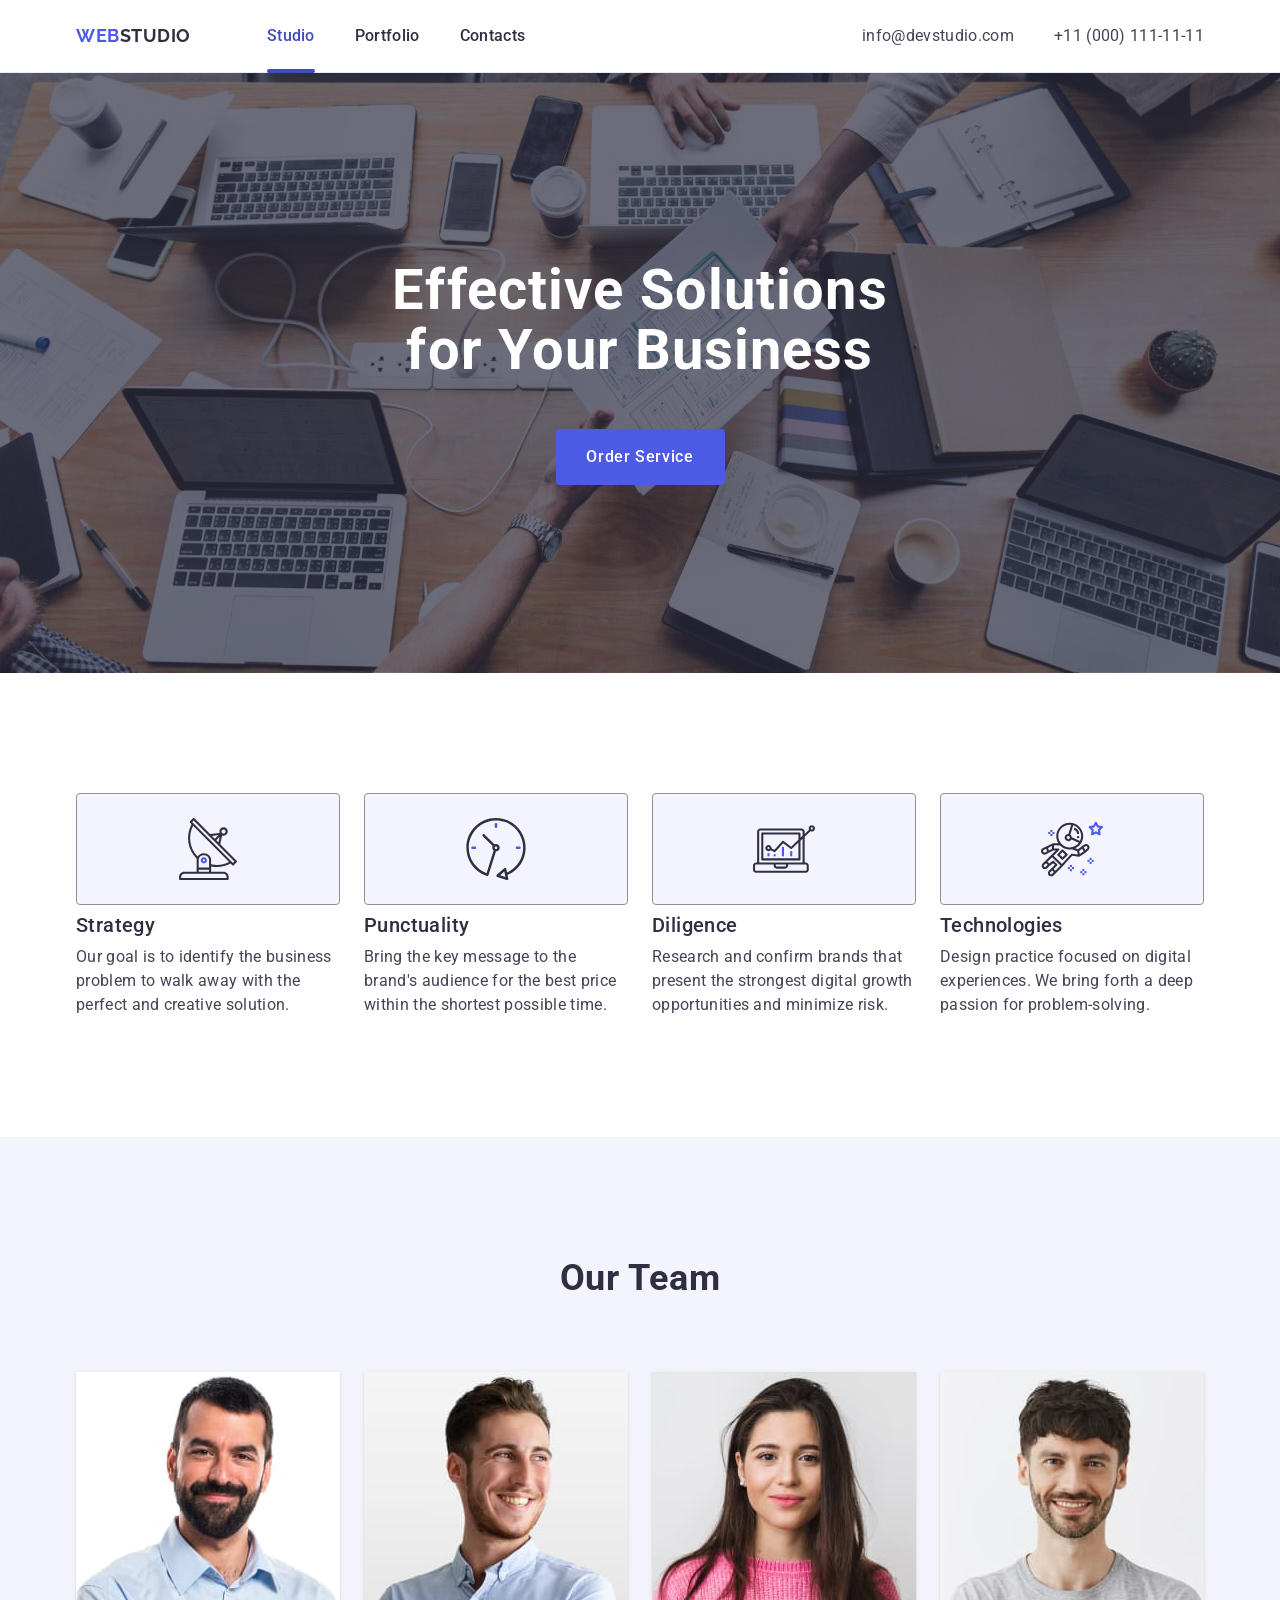
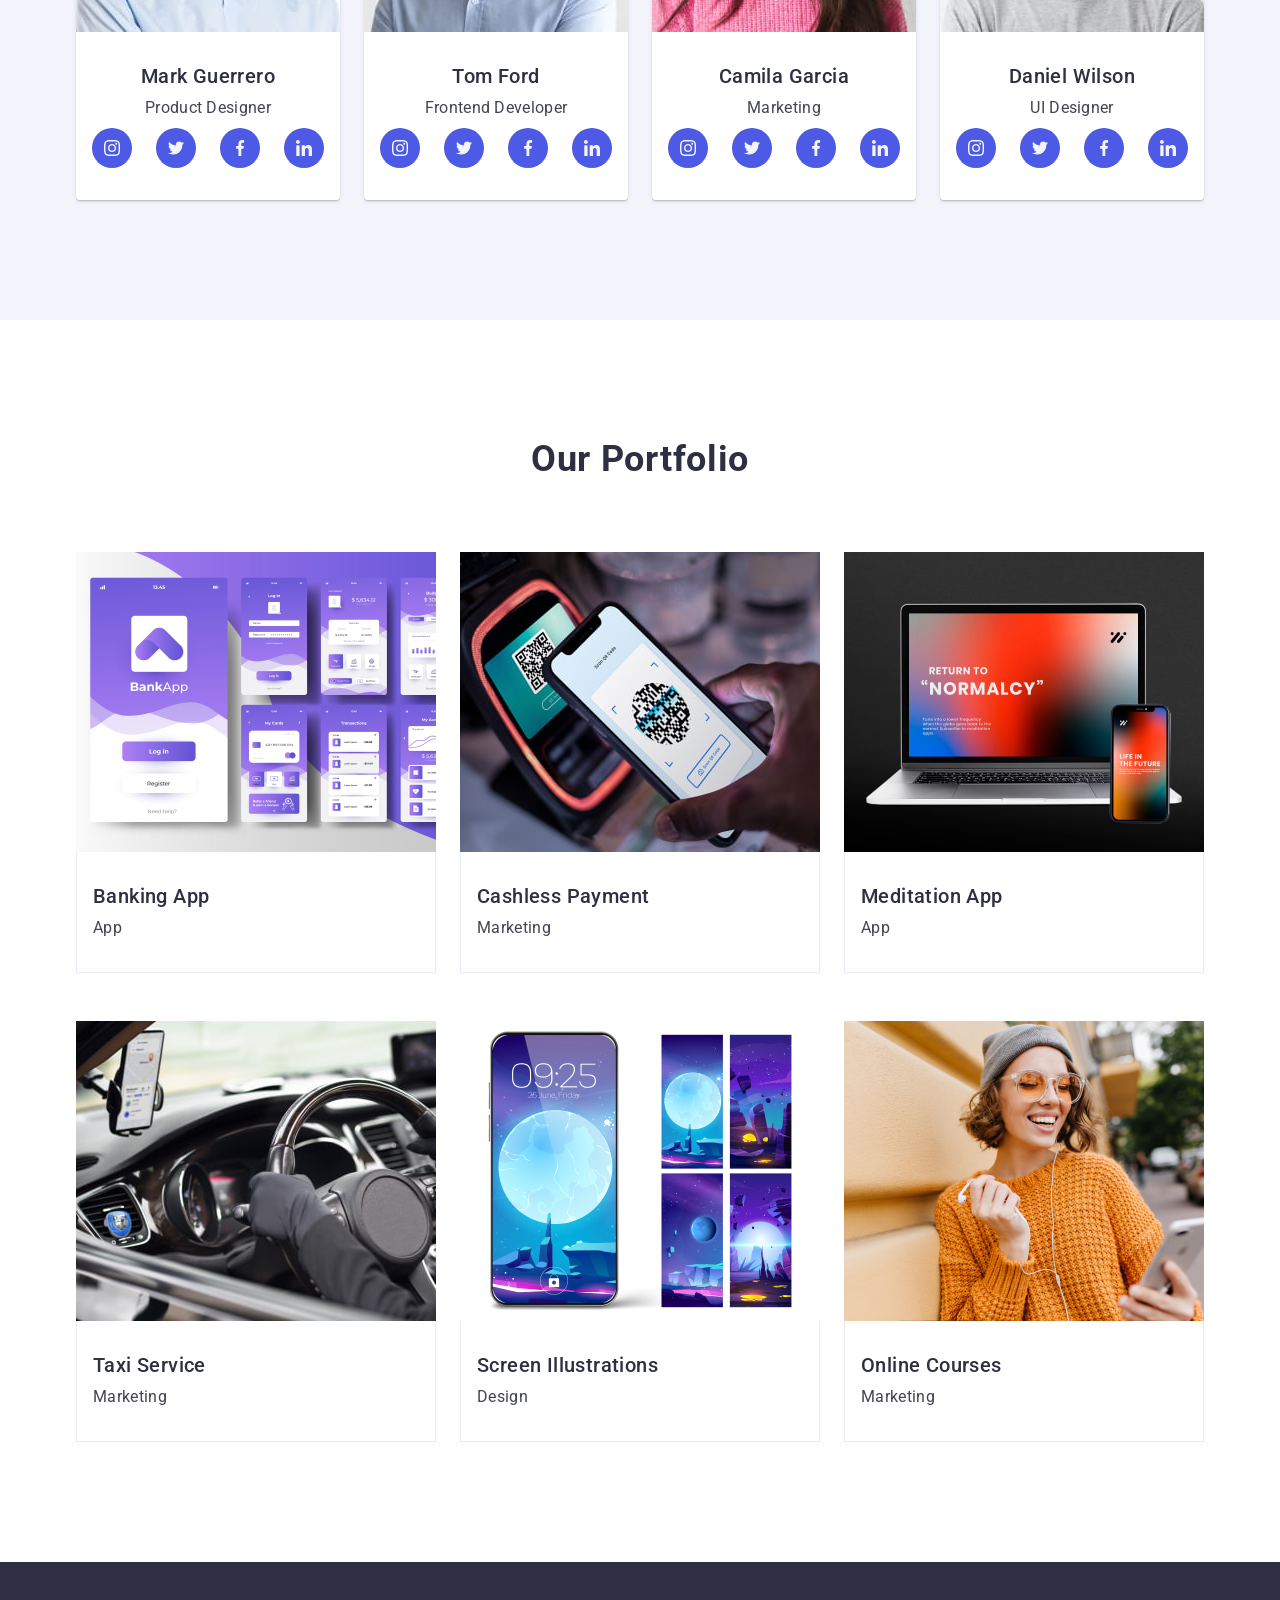
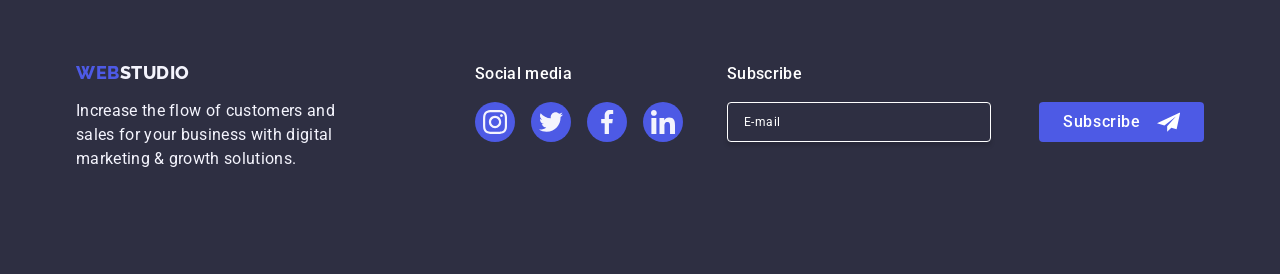
==== commit a6e53863: "- Subscribe" ====
--- a/index.html
+++ b/index.html
@@ -458,6 +458,25 @@
             </li>
           </ul>
         </div>
+        <div class="footer-subscription">
+          <p class="footer-subscription-text">Subscribe</p>
+          <form class="footer-subscription-form" action="#">
+            <label class="footer-form-label">
+              <input
+                class="footer-form-input"
+                type="email"
+                name="footer-form-input"
+                placeholder="E-mail"
+              />
+            </label>
+            <button class="subscribe-button" type="submit">
+              Subscribe
+              <svg class="subscribe-button-img" width="24" height="24">
+                <use href="./images/icons.svg#icon-telegram"></use>
+              </svg>
+            </button>
+          </form>
+        </div>
       </div>
     </footer>
 
--- a/css/styles.css
+++ b/css/styles.css
@@ -905,3 +905,78 @@
   cursor: pointer;
   transition: background-color 250ms cubic-bezier(0.4, 0, 0.2, 1);
 }
+
+.footer-subscription {
+}
+.footer-subscription-text {
+  color: #fff;
+  font-weight: 500;
+  line-height: 24px; /* 150% */
+  letter-spacing: 0.32px;
+  margin-bottom: 16px;
+}
+.footer-subscription-form {
+  display: flex;
+  gap: 24px;
+}
+
+.footer-form-label {
+  display: flex;
+  justify-content: center;
+  align-items: center;
+}
+
+.footer-form-input {
+  background-color: transparent;
+  width: 264px;
+  height: 40px;
+  border-radius: 4px;
+  border: 1px solid var(--white, #fff);
+  box-shadow: 0px 4px 4px 0px rgba(0, 0, 0, 0.15);
+  padding-left: 16px;
+  color: #ffffff;
+  font-family: Roboto;
+  font-size: 12px;
+  font-style: normal;
+  font-weight: 400;
+  line-height: 1.5; /* 200% */
+  letter-spacing: 0.04em;
+  outline: transparent;
+}
+
+.footer-form-input::placeholder {
+  color: #ffffff;
+  font-family: Roboto;
+  font-size: 12px;
+  font-style: normal;
+  font-weight: 400;
+  line-height: 24px; /* 200% */
+  letter-spacing: 0.48px;
+  padding-top: 8px;
+}
+
+.subscribe-button {
+  color: #fff;
+  text-align: center;
+  font-style: normal;
+  font-weight: 500;
+  line-height: 24px; /* 150% */
+  letter-spacing: 0.64px;
+  border-radius: 4px;
+  background: var(--iris, #4d5ae5);
+  display: inline-flex;
+  justify-content: center;
+  align-items: center;
+  padding: 8px 24px;
+  margin-left: 24px;
+  width: 165px;
+  height: 40px;
+  border: none;
+  cursor: pointer;
+  min-width: 165px;
+}
+
+.subscribe-button-img {
+  fill: #fff;
+  margin-left: 16px;
+}
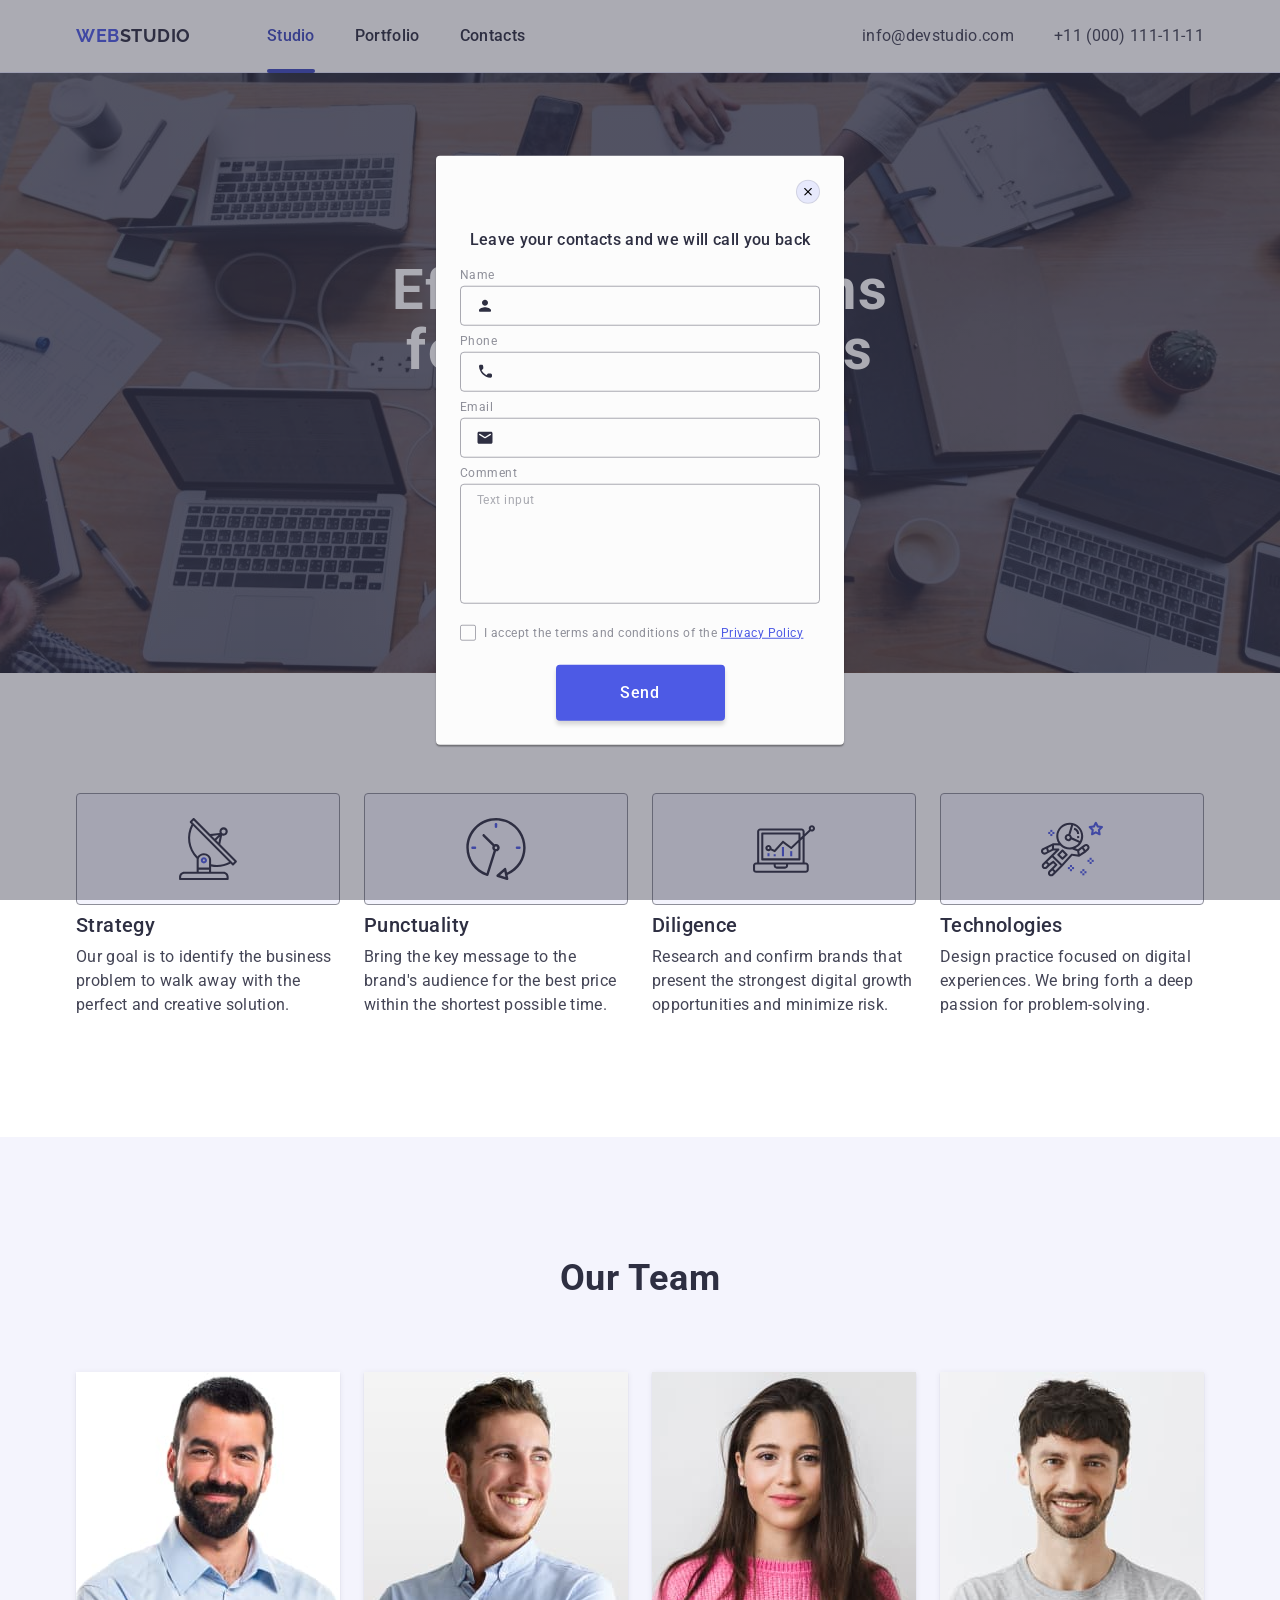
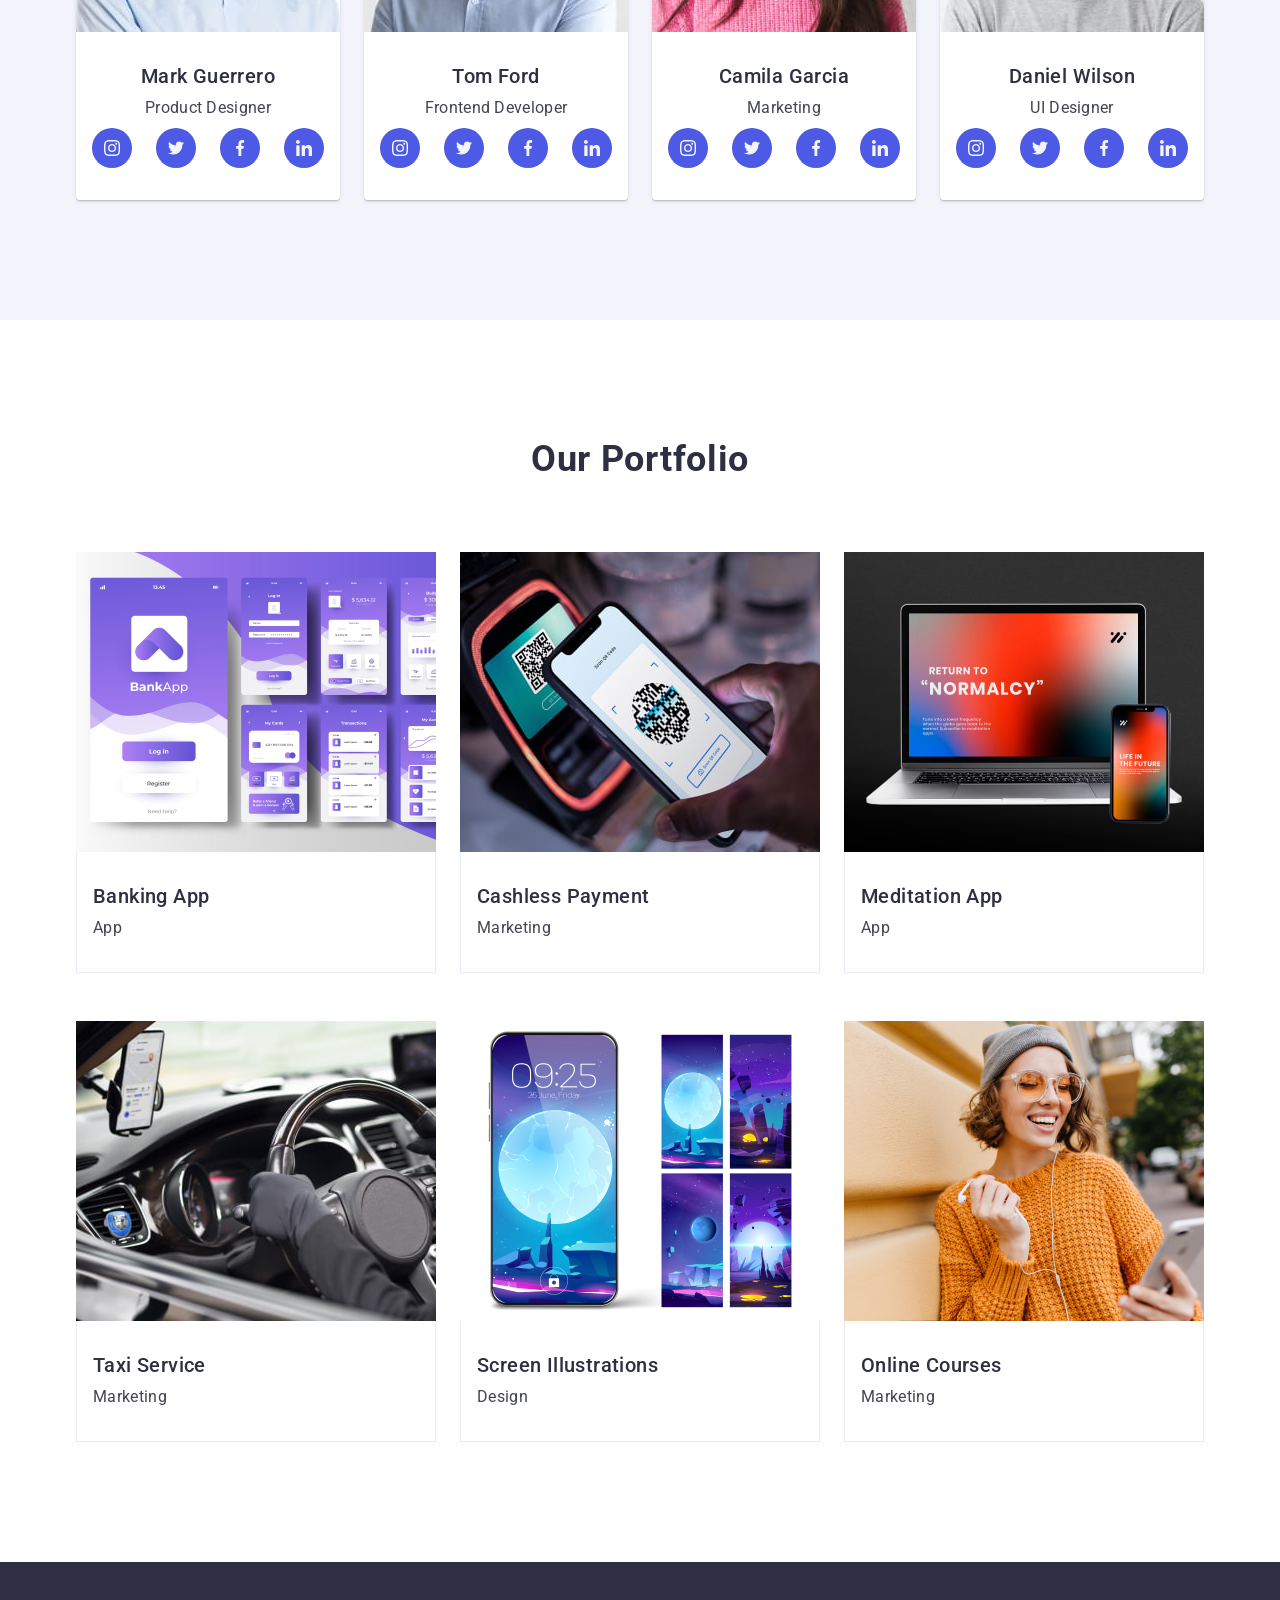
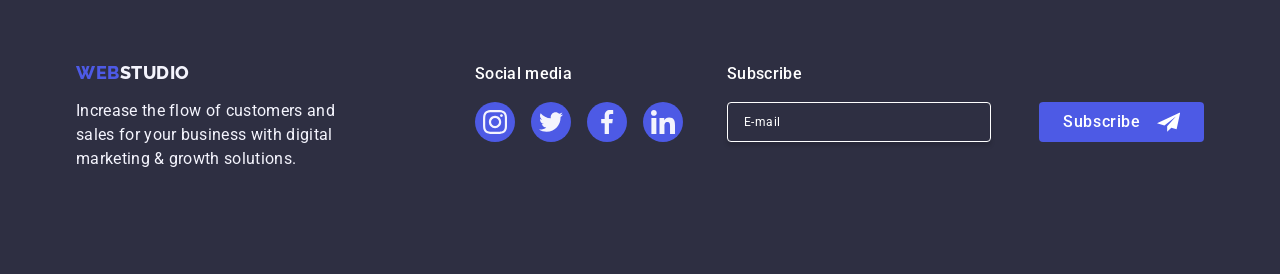
==== commit a846b7e9: "upd" ====
--- a/index.html
+++ b/index.html
@@ -482,7 +482,7 @@
 
     <!-- MODAL WINDOW -->
 
-    <div class="modal-button-container is-hidden" data-modal>
+    <div class="modal-button-container is-open" data-modal>
       <div class="modal-window">
         <button
           class="modal-window-close-button"
--- a/css/styles.css
+++ b/css/styles.css
@@ -678,12 +678,9 @@
   background-color: rgba(46, 47, 66, 0.4);
   transition: opacity 250ms cubic-bezier(0.4, 0, 0.2, 1),
     visibility 250ms cubic-bezier(0.4, 0, 0.2, 1);
-}
-
-.is-hidden {
   opacity: 0;
+  pointer-events: none;
   visibility: hidden;
-  pointer-events: none;
 }
 
 .modal-window {
@@ -906,6 +903,23 @@
   transition: background-color 250ms cubic-bezier(0.4, 0, 0.2, 1);
 }
 
+.send-form-button:hover,
+.send-form-button:focus {
+  background-color: #404bbf;
+  border: none;
+}
+
+.modal-input-image:hover,
+.modal-input-image:focus {
+  fill: #ffffff;
+}
+
+.is-open {
+  opacity: 1;
+  pointer-events: all;
+  visibility: visible;
+}
+
 .footer-subscription {
 }
 .footer-subscription-text {
@@ -939,7 +953,7 @@
   font-size: 12px;
   font-style: normal;
   font-weight: 400;
-  line-height: 1.5; /* 200% */
+  line-height: 2;
   letter-spacing: 0.04em;
   outline: transparent;
 }
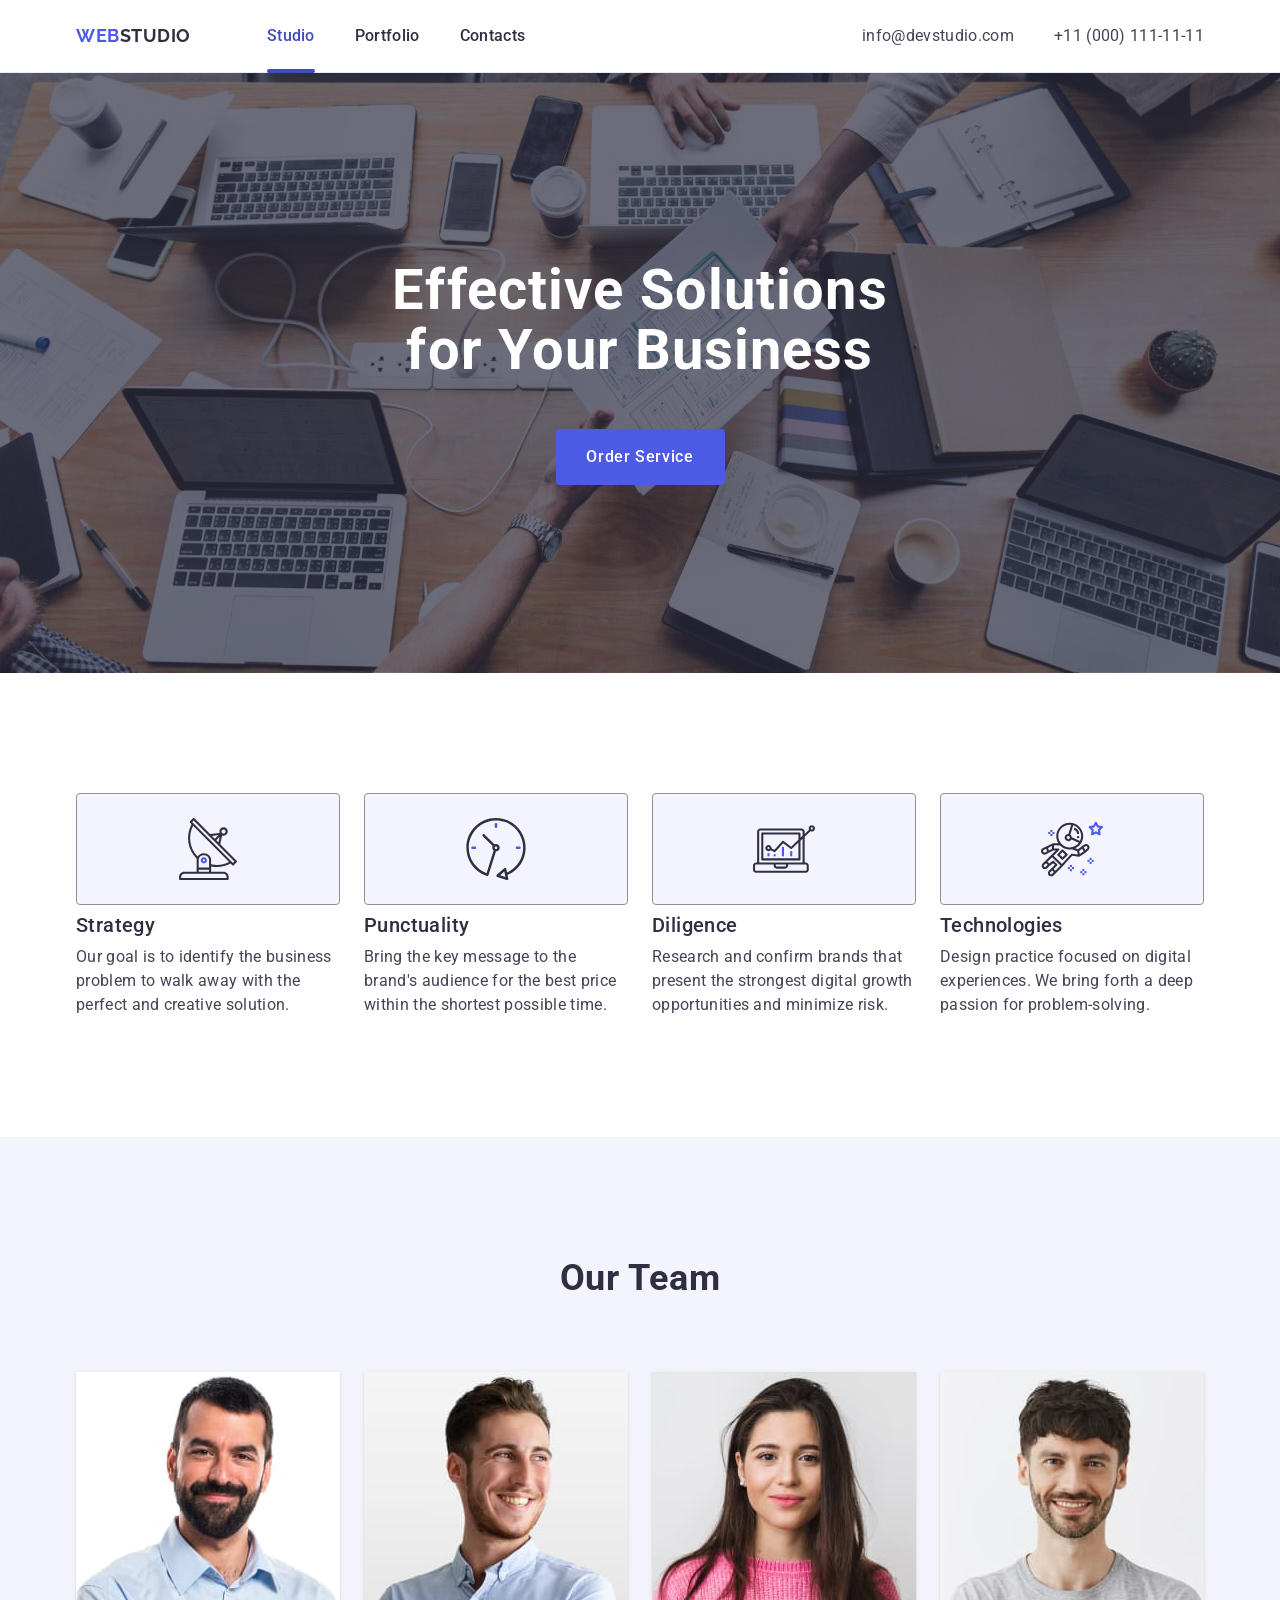
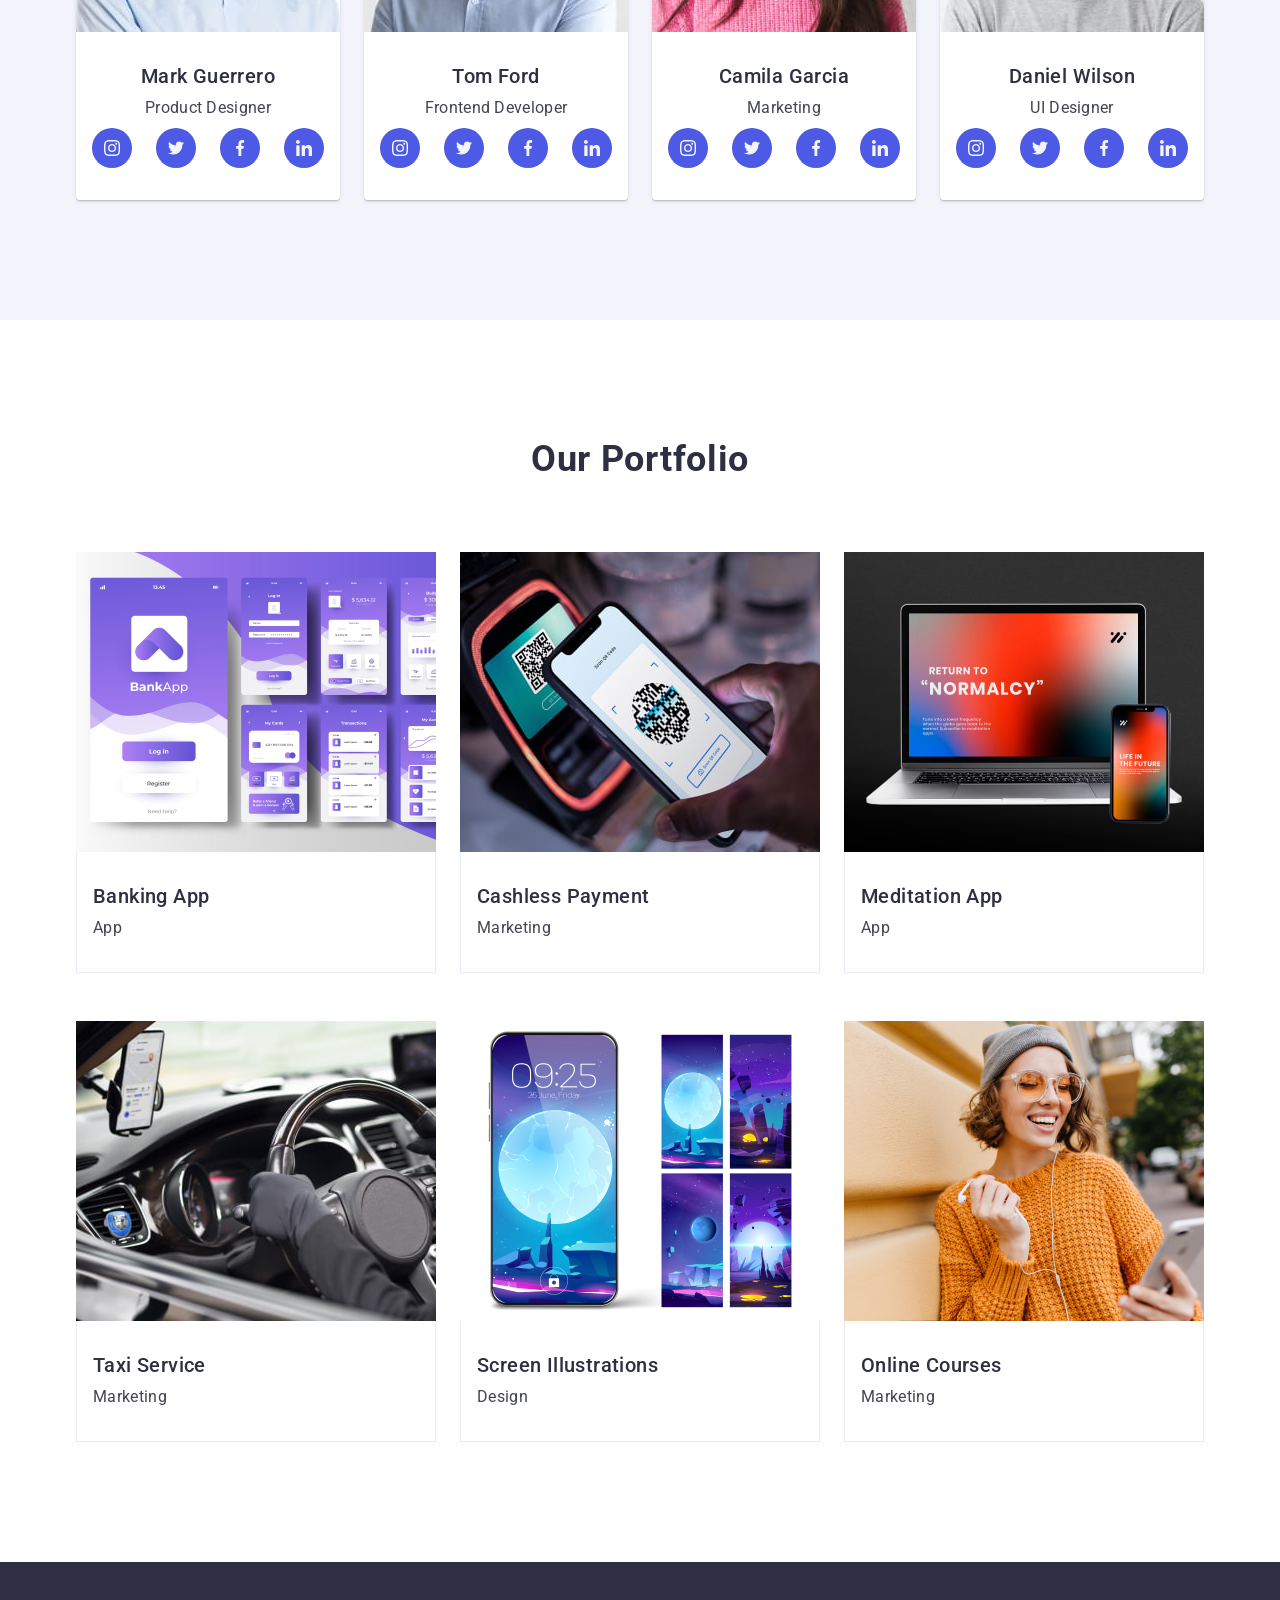
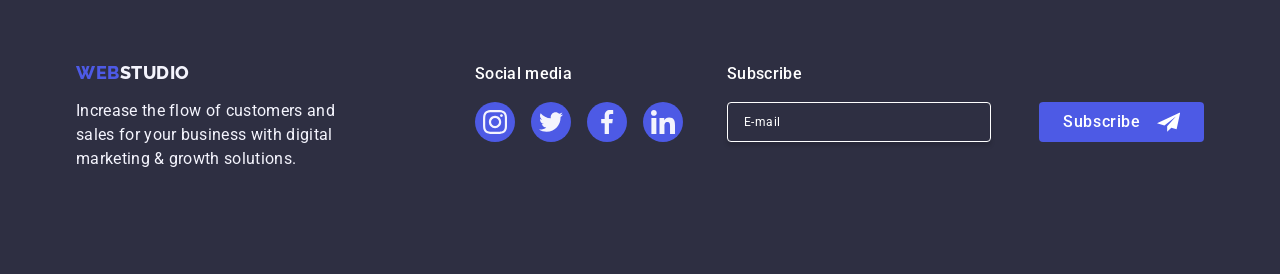
==== commit 0acc2ccf: "upd" ====
--- a/index.html
+++ b/index.html
@@ -482,7 +482,7 @@
 
     <!-- MODAL WINDOW -->
 
-    <div class="modal-button-container is-open" data-modal>
+    <div class="modal-button-container" data-modal>
       <div class="modal-window">
         <button
           class="modal-window-close-button"
